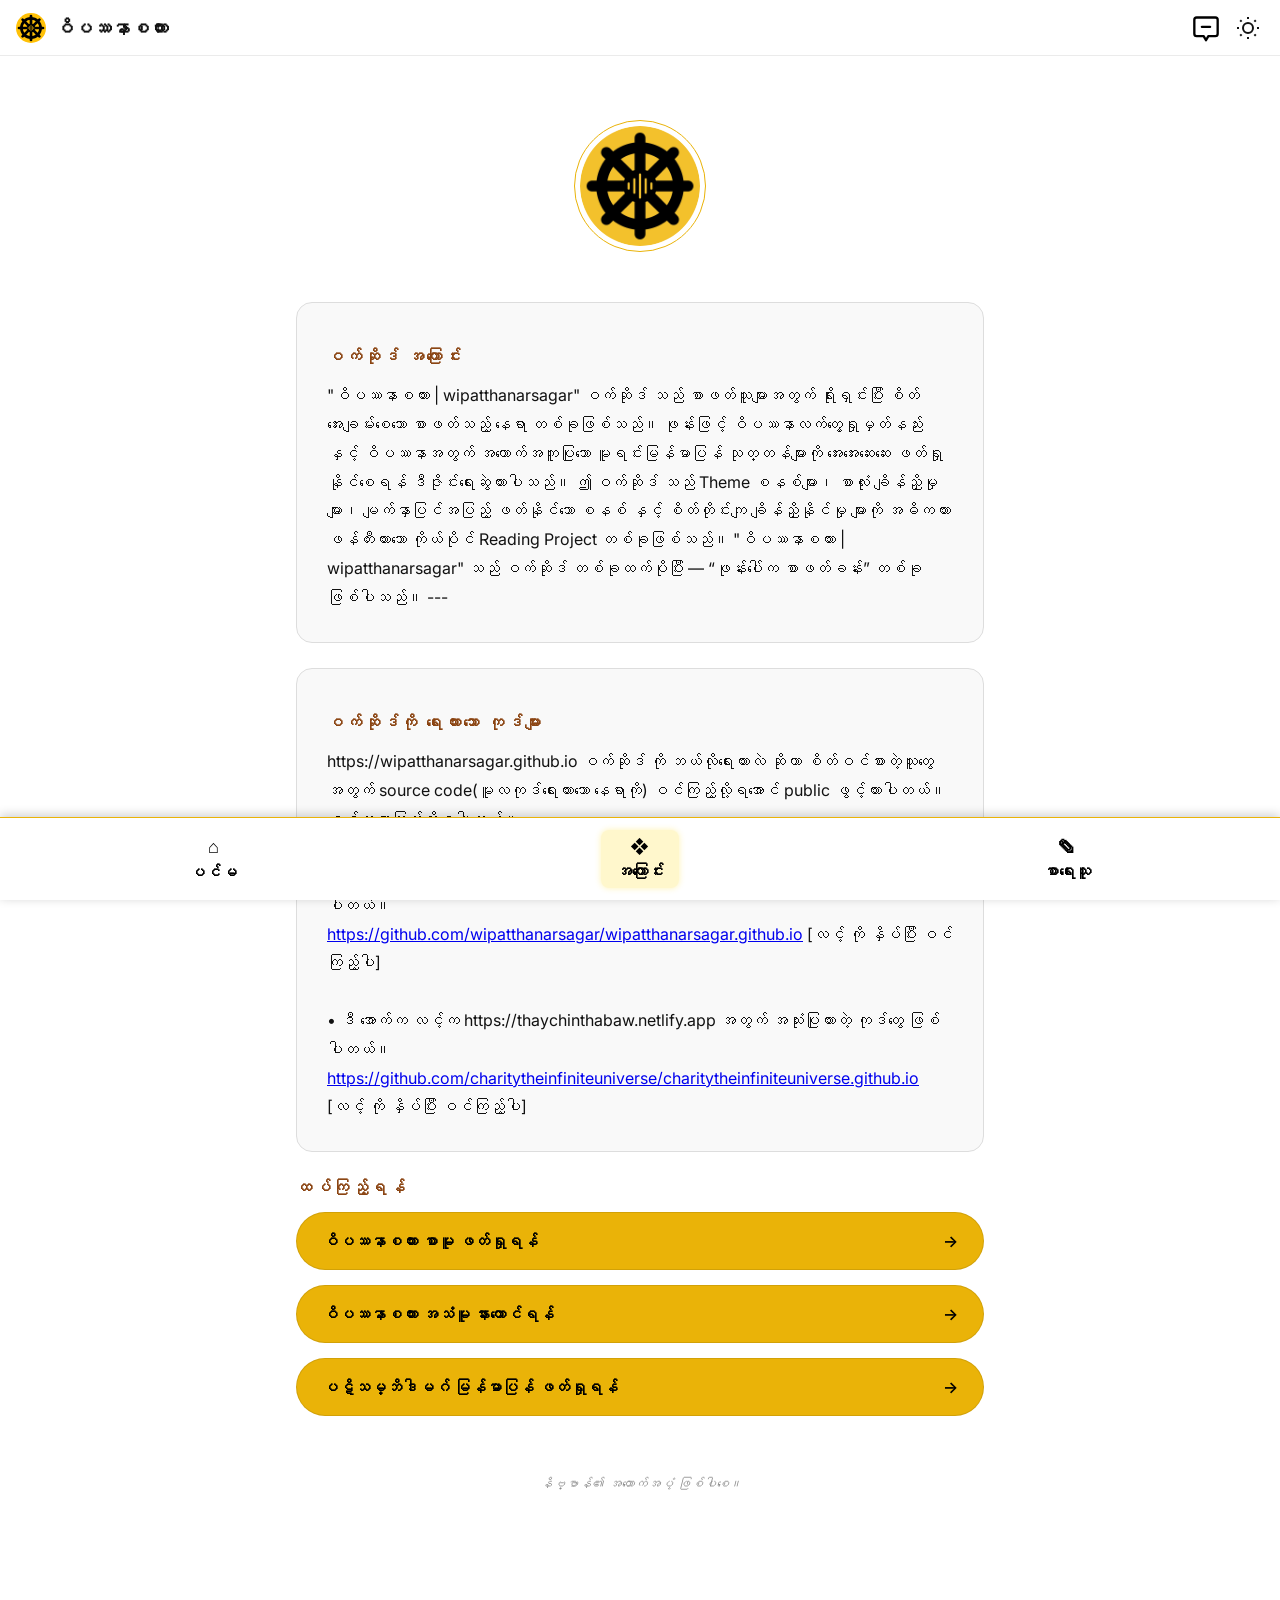
==== about.html @ f78db1a2 "Update about.html" ====
<!DOCTYPE html>

<html lang="my">
<head>
    <meta charset="UTF-8">
    <meta name="viewport" content="width=device-width, initial-scale=1.0">
    <title>အကြောင်း | ဝိပဿနာစကား</title>
    <link rel="stylesheet" href="portfolio.css">
    <link rel="stylesheet" href="darkmode.css">
    <link href="https://fonts.googleapis.com/css2?family=Inter:wght@300;400;600&display=swap" rel="stylesheet">
<link rel="manifest" href="manifest.json">

</head>
<body>

  <!-- Top App Bar (Binance / Telegram Style) -->
<header class="top-bar">
  <div class="top-bar-left">
    <!-- Binance/Telegram လိုဂို သို့မဟုတ် စာသားထည့်ရန် -->
    <div class="brand-logo">
      <img class="logo-icon" type="image" src="8rule.svg" alt="logo.svg"> <!-- သို့မဟုတ် <img src="logo.png"> -->
      <span class="brand-title">ဝိပဿနာစကား</span>
    </div>
  </div>

    

  <div class="top-bar-right">
    <!-- Darkmode Toggle ခလုတ်၏ ဘယ်ဘက်တွင် စာပို့ရန် ခလုတ်ကို ထားရှိခြင်း -->
    <a href="https://tally.so/r/WORxyQ" target="_blank" class="fixed-message-btn" aria-label="Send Message">
      <svg viewBox="0 0 24 24" width="28" height="28" fill="none" stroke="currentColor" stroke-width="2" stroke-linecap="round" stroke-linejoin="round">
        <path d="M4 3h16a2 2 0 0 1 2 2v12a2 2 0 0 1-2 2h-6l-2 3.5L10 19H4a2 2 0 0 1-2-2V5a2 2 0 0 1 2-2z"></path>
        <line x1="8.5" y1="11" x2="15.5" y2="11"></line>
      </svg>
    </a>
    <!-- Darkmode Toggle ခလုတ်တစ်ခုတည်းသာ ထားရှိခြင်း -->
    <button id="modeToggle"></button>
  </div>
</header>


    <div class="main-wrapper">
        <header class="profile-header">
            <div class="avatar-container">
                <img src="https://wipatthanarsagar.github.io/wipatthanarsagarlogo1.webp" alt="Profile" class="avatar">
            </div>
        </header>


                <section class="bio-card">
            <h2 class="label">ဝက်ဆိုဒ် အကြောင်း</h2>
            <p class="bio-content">

 "ဝိပဿနာစကား | wipatthanarsagar" ဝက်ဆိုဒ် သည် စာဖတ်သူများအတွက် ရိုးရှင်းပြီး စိတ်အေးချမ်းစေသော စာဖတ်သည့် နေရာ တစ်ခုဖြစ်သည်။

ဖုန်းဖြင့် ဝိပဿနာလက်တွေ့ရှုမှတ်နည်းနှင့် ဝိပဿနာအတွက် အထောက်အကူပြုသော မူရင်းမြန်မာပြန် သုတ္တန်များကို အေးအေးဆေးဆေး ဖတ်ရှုနိုင်စေရန် ဒီဇိုင်းရေးဆွဲထားပါသည်။

ဤ ဝက်ဆိုဒ် သည် Theme စနစ်များ၊ စာလုံး ချိန်ညှိမှုများ၊ မျက်နှာပြင်အပြည့် ဖတ်နိုင်သော စနစ်  နှင့် စိတ်တိုင်းကျ ချိန်ညှိနိုင်မှု များကို အဓိကထား ဖန်တီးထားသော ကိုယ်ပိုင် Reading Project တစ်ခုဖြစ်သည်။

"ဝိပဿနာစကား | wipatthanarsagar" သည် ဝက်ဆိုဒ် တစ်ခုထက်ပိုပြီး — “ဖုန်းပေါ်က စာဖတ်ခန်း” တစ်ခု ဖြစ်ပါသည်။


---

            </p>
        </section>
        


<section class="bio-card">
            <h2 class="label">ဝက်ဆိုဒ်ကို ရေးထားသော ကုဒ်များ</h2>
            <p class="bio-content">
<a>https://wipatthanarsagar.github.io</a> ဝက်ဆိုဒ် ကို
ဘယ်လိုရေးထားလဲ ဆိုတာ စိတ်ဝင်စားတဲ့သူတွေအတွက်
source code(မူလကုဒ်ရေးထားသော နေရာကို) ဝင်ကြည့်လို့ရအောင် public ဖွင့်ထားပါတယ်။

ဝင်လေ့လာကြည့်လို့ရပါတယ်။<br><br>

                
<a>• ဒီ အောက်က လင့်က https://wipatthanarsagar.github.io အတွက် အသုံးပြုထားတဲ့ ကုဒ်တွေ ဖြစ်ပါတယ်။ </a>
<a href="https://github.com/wipatthanarsagar/wipatthanarsagar.github.io">
https://github.com/wipatthanarsagar/wipatthanarsagar.github.io
</a>
 [လင့် ကို နှိပ်ပြီး ဝင်ကြည့်ပါ]<br><br>

                
   <a> • ဒီ အောက်က လင့်က https://thaychinthabaw.netlify.app အတွက် အသုံးပြုထားတဲ့ ကုဒ်တွေ ဖြစ်ပါတယ်။</a>
<a href="https://github.com/charitytheinfiniteuniverse/charitytheinfiniteuniverse.github.io">
https://github.com/charitytheinfiniteuniverse/charitytheinfiniteuniverse.github.io
</a>            
[လင့် ကို နှိပ်ပြီး ဝင်ကြည့်ပါ]
                
</p>
        </section>

       
  <nav class="action-links">
            <h2 class="label">ထပ်ကြည့်ရန်</h2>
            
            <a href="paper.html" class="nav-button">
                <span>ဝိပဿနာစကား စာမူ ဖတ်ရှုရန်</span>
                <span class="icon">→</span>
            </a>
            <a href="paper.html?autoplay=1#paper-b-t4" class="nav-button">
                <span>ဝိပဿနာစကား အသံမူ နားထောင်ရန်</span>
                <span class="icon">→</span>
            </a>
      <a href="pati.html" class="nav-button">
                <span>ပဋိသမ္ဘိဒါမဂ် မြန်မာပြန် ဖတ်ရှုရန်</span>
                <span class="icon">→</span>
            </a>
        </nav>

        
        <footer class="footer">
            <p>နိဗ္ဗာန်၏ အထောက်အပံ့ ဖြစ်ပါစေ။</p>
        </footer>
    </div>

  </main>
  


      
    <nav class="bottom-nav">  
        <a href="index.html"><span class="icon">⌂</span><span class="text">ပင်မ</span></a>  
        <a href="about.html" class="active"><span class="icon">❖</span><span class="text">အကြောင်း</span></a>  
        <a href="portfolio.html"><span class="icon">✎</span><span class="text">စာရေးသူ</span></a>  
       </nav>

    

    
    <script src="portfolio.js"></script>
    <script src="darkmode.js"></script>
</body>
</html>
---- portfolio.css ----
:root {
    --primary-gold: #EAB308; /* အနည်းငယ် နူးညံ့သော ရွှေရောင် */
    --bg-dark: #080808;
    --card-bg: rgba(255, 255, 255, 0.03);
    --text-main: #e0e0e0;
    --text-muted: #888;
}

body {
    background-color: var(--bg-dark);
    color: var(--text-main);
    font-family: 'Inter', 'Pyidaungsu', sans-serif;
    margin: 0;
    
    -webkit-font-smoothing: antialiased;
}

.main-wrapper {
    width: 100%;
    max-width: 720px; /* 💻 Desktop တွင် အချိုးကျကျယ်ပြန့်စေရန် 480px မှ 720px သို့ ပြောင်းလဲထားပါသည် */
    margin-left: auto;
    margin-right: auto;
    /* အရှင်ဘုရား အလိုရှိတဲ့ အတိုင်းအတာများ */
    margin-top: 120px !important;
    margin-bottom: 400px; 
    padding: 0 1rem; /* ဘေးဘောင်အတွက်ပဲ padding သုံးပါမည် */
    display: block; 
    box-sizing: border-box;
}


/* Profile Section */
.profile-header {
    text-align: center;
    margin-top: 120px; 
    margin-bottom: 50px;
}

.avatar-container {
    width: 120px;
    height: 120px;
    margin: 0 auto 20px;
    border-radius: 50%;
    border: 1px solid var(--primary-gold);
    padding: 5px;
}

.avatar {
    width: 100%;
    height: 100%;
    border-radius: 50%;
    object-fit: cover;
    filter: grayscale(20%);
}



.profile-tagline {
    color: var(--primary-gold);
    font-size: 0.85rem;
    margin-top: 8px;
    opacity: 0.8;
}

/* Cards */
.bio-card, .focus-card {
    background: var(--card-bg);
    padding: 30px;
    border-radius: 16px;
    margin-bottom: 25px;
    border: 1px solid rgba(212, 175, 55, 0.1);
}

.label {
    font-size: 1rem;
    text-transform: uppercase;
    color: var(--primary-gold);
    letter-spacing: 2.5px;
    margin-bottom: 15px;
    display: block;
    opacity: 0.7;
}

/* စာသားအရောင် အဝါရောင်မဖြစ်စေရန် အသေသတ်မှတ်ချက် */
.bio-content {
    line-height: 1.8;
    font-size: 1rem;
    color: var(--text-main) !important; /* ဤနေရာတွင် အဖြူ/မီးခိုးရောင်သို့ အသေပြောင်းထားပါသည် */
    margin: 0;
}

/*link ထည့်လိုက်ရင် ဘောင်မကျော်အောင်*/
.bio-content a {
    display: inline-block;
    max-width: 100%;
    overflow-wrap: anywhere;
    word-break: break-word;
    transition: 0.2s;
}
.bio-content a:hover { color: var(--primary-gold); }

/* Dharma List */
.dharma-list {
    list-style: none;
    padding: 0;
    margin: 0;
}

.dharma-list li {
    padding: 8px 0;
    border-bottom: 1px solid rgba(255,255,255,0.05);
    font-size: 1rem;
    color: #bbb !important; /* ဤနေရာတွင်လည်း အဝါရောင်မဖြစ်စေရန် ပြင်ထားပါသည် */
}

.dharma-list li:last-child {
    border-bottom: none;
}

/* Navigation Buttons */
.nav-button {
    display: flex;
    justify-content: space-between;
    align-items: center;
    background: var(--card-bg);
    padding: 18px 25px;
    border-radius: 20px;
    text-decoration: none;
    color: white;
    margin-bottom: 15px;
    border: 1px solid rgba(255,255,255,0.05);
    transition: 0.3s ease;
}

.nav-button:hover {
    border-color: var(--primary-gold);
    background: rgba(212, 175, 55, 0.05);
}

.footer {
    text-align: center;
    margin-top: 60px;
    color: var(--text-muted);
    font-size: 0.8rem;
    font-style: italic;
}

/* --- အရောင်မှိန်ခြင်းနှင့် ခလုတ်ပျောက်ခြင်း ပြင်ဆင်ချက် --- */

body.reading-mode .bio-content,
body.reading-mode .dharma-list li {
    color: #5b4636 !important; /* Read mode အတွက် အညိုရင့် */
}

body:not(.dark-mode):not(.reading-mode) .bio-content,
body:not(.dark-mode):not(.reading-mode) .dharma-list li,
body:not(.dark-mode):not(.reading-mode) .profile-name {
    color: #111111 !important; /* Light mode အတွက် အမည်းရောင် */
}

body:not(.dark-mode) .label {
    opacity: 1 !important;
    color: #8b4513 !important;
}

.nav-button {
    display: flex;
    justify-content: space-between;
    align-items: center;
    background: #EAB308 !important;
    padding: 18px 25px;
    border-radius: 50px;
    text-decoration: none;
    color: #000000 !important;
    margin-bottom: 15px;
    border: 1px solid rgba(0,0,0,0.1);
    font-weight: 600;
    transition: 0.3s ease;
}

.nav-button:hover {
    background: #d4a017 !important;
    transform: translateY(-2px);
}

.nav-button .icon {
    color: #000000 !important;
}

body.dark-mode .nav-button {
    background: #EAB308 !important;
    box-shadow: 0 4px 15px rgba(255, 215, 0, 0.2);
}

body.reading-mode .bio-card, 
body.reading-mode .focus-card {
    background: rgba(0, 0, 0, 0.05);
    border: 1px solid rgba(139, 69, 19, 0.2);
}

body:not(.dark-mode):not(.reading-mode) .bio-card,
body:not(.dark-mode):not(.reading-mode) .focus-card {
    background: #f9f9f9;
    border: 1px solid #ddd;
}

/* 📚 Bottom Navigation */
.bottom-nav {
  position: fixed;
  bottom: 0;
  left: 0;
  width: 100%;
  display: flex;
  justify-content: space-around;
  background-color: #222;
  padding: 0.8rem 0; 
  z-index: 9999;
}

.bottom-nav a {
  display: flex;
  flex-direction: column;
  align-items: center;
  color: #EAB308;
  text-decoration: none;
  font-weight: bold;
  padding: 4px 6px;
  border-radius: 6px;
  transition: all 0.3s ease; 
  font-size: 16px;
}
.bottom-nav a:hover { background-color: rgba(255, 215, 0, 0.1); }

.bottom-nav a .icon {
  font-size: 18px;
  margin-bottom: 4px;
}

/* 🌟 Active link style */
.bottom-nav a.active {
  background-color: rgba(255, 215, 0, 0.2) !important;
  box-shadow: 0 0 6px rgba(255, 215, 0, 0.3) !important;
  text-decoration: none !important;
  opacity: 1 !important;
}

/* --- ဓာတ်ပုံဘေးဆွဲ Gallery CSS အစ --- */

.gallery-list {
    display: flex;
    overflow-x: auto;
    gap: 15px;
    padding: 10px 5px;
    scroll-behavior: smooth;
    scrollbar-width: none;
    -ms-overflow-style: none;
}

.gallery-list::-webkit-scrollbar {
    display: none;
}

.gallery-item {
    flex: 0 0 250px;
    background: var(--card-bg);
    border-radius: 12px;
    overflow: hidden;
    border: 1px solid rgba(212, 175, 55, 0.1);
    transition: 0.3s ease;
}
.gallery-item:hover { transform: translateY(-5px); border-color: var(--primary-gold); }

.gallery-item img {
    width: 100%;
    height: 280px;        /* ၁၅၀ မှ ၂၈၀ သို့ တိုးလိုက်ပါ (ပုံပိုရှည်သွားပါမည်) */
    object-fit: cover;    /* ဘောင်အတွင်း အချိုးကျဖြည့်ရန် */
    object-position: top; /* အရေးကြီးသည် - ဦးခေါင်းပိုင်းကို အဓိကထားပြရန် */
    display: block;
}


.gallery-item .text {
    padding: 8px;
    font-size: 13px;
    text-align: center;
    color: var(--text-main);
}

body:not(.dark-mode) .gallery-item .text {
    color: #111111 !important;
}

/* --- ဓာတ်ပုံဘေးဆွဲ Gallery CSS အဆုံး --- */

/* --- Binance / Telegram Style Top Header Bar --- */
.top-bar {
  position: fixed;
  top: 0;
  left: 0;
  width: 100%;
  height: 56px; /* App Bar Standard Height */
  display: flex;
  justify-content: space-between;
  align-items: center;
  padding: 0 1rem;
  box-sizing: border-box;
  z-index: 9999;
  
  /* Light Mode အခြေခံ အရောင်များ */
  background-color: #ffffff;
  border-bottom: 1px solid rgba(0, 0, 0, 0.08);
  transition: background-color 0.3s ease, border-color 0.3s ease;
}

/* ဘယ်ဘက် Logo နှင့် စာသား အပြင်အဆင် */
.top-bar-left .brand-logo {
  display: flex;
  align-items: center;
  gap: 8px;
}

.brand-title {
  font-size: 1.2rem;
  font-weight: 700;
  color: #121212;
  transition: color 0.3s ease;
}

.logo-icon {
  width: 30px;
  height: 30px;
  display: flex;
  align-items: center;
}

/* ညာဘက် ခလုတ်ထည့်ရန် Container */
.top-bar-right {
  display: flex;
  align-items: center;
  justify-content: center;
  gap: 12px; /* ခလုတ် နှစ်ခုကြား အကွာအဝေး */
}

/* စာပို့ရန် SVG Message ခလုတ် (Top Bar ညာဘက် ထည့်သွင်းထားသည်) */
.fixed-message-btn {
  color: #000000;
  display: flex;
  align-items: center;
  justify-content: center;
  text-decoration: none;
  transition: transform 0.2s ease;
}

.fixed-message-btn:hover {
  transform: scale(1.08);
}

body.dark-mode .fixed-message-btn {
  color: #ffffff;
  fill: #ffffff;
}

body.reading-mode .fixed-message-btn {
  color: #5b4636;
  fill: #5b4636;
}

/* --- Dark Mode ရောက်ပါက Header Bar အရောင်ပြောင်းလဲခြင်း --- */
body.dark-mode .top-bar {
  background-color: #121212;
  border-bottom: 1px solid rgba(255, 255, 255, 0.1);
}

body.dark-mode .brand-title {
  color: #EAB308; /* Dark mode တွင် အဝါရောင် စာသား */
}

/* --- Reading Mode အရောင်ပြောင်းလဲခြင်း --- */
body.reading-mode .top-bar {
  background-color: #f4ecd8;
  border-bottom: 1px solid rgba(67, 52, 34, 0.15);
}

body.reading-mode .brand-title {
  color: #5b4636;
}


/* စာသားကို Select လုပ်လိုက်တဲ့အခါ ပေါ်မယ့်အရောင် အစ */
::selection {
    background-color: #ffcc00 !important; /* အရှင်ဘုရား ကြိုက်နှစ်သက်သော အဝါရောင် */
    color: #000000 !important;           /* စာလုံးအရောင်ကို အမည်းရောင်ပြောင်းခြင်း */
}

/* Safari browser အတွက်ပါ ထည့်သွင်းခြင်း */
::-moz-selection {
    background-color: #ffcc00 !important;
    color: #000000 !important;
}
/* စာသားကို Select လုပ်လိုက်တဲ့အခါ ပေါ်မယ့်အရောင် အဆုံး */

/* နှိပ်လိုက်ရင် အဝါရောင် ပေါ်ရန် အစ*/
/* ၁။ တစ်ကမ္ဘာလုံးရှိ နှိပ်သမျှ အရာအားလုံးအတွက် (Safari အပါအဝင်) */
* {
    /* ဖုန်းမှာ နှိပ်လိုက်ရင် ပေါ်တဲ့ အပြာရောင်ကို အဝါဖျော့ပြောင်းခြင်း (iOS Safari အတွက် အဓိက) */
    -webkit-tap-highlight-color: rgba(255, 204, 0, 0.4) !important;
}

/* ၂။ Desktop မှာ Tab ခလုတ်နှိပ်လို့ဖြစ်ဖြစ်၊ Mouse နဲ့နှိပ်လို့ဖြစ်ဖြစ် ပေါ်တဲ့ အပြာရောင်ဘောင်ကို ဖျောက်ခြင်း */
*:focus {
    outline: 2px solid #ffcc00 !important; /* အပြာရောင်အစား အဝါရောင်ဘောင်ပြောင်းခြင်း */
    outline-offset: 1px;
}

/* ၃။ Safari မှာ ခလုတ်တွေ နှိပ်လိုက်တဲ့အခါ အပြာရောင် Highlight ဖြစ်တာကို တားဆီးရန် */
button:active, a:active {
    background-color: rgba(255, 204, 0, 0.2) !important;
}

/* နှိပ်လိုက်ရင် အဝါရောင် ပေါ်ရန် အဆုံး*/



/* ၂။ ခေါင်းစဉ် အလှပြင်ဆင်ခြင်း အစ*/
.section-title {
    font-size: 1.1rem;
    margin: 60px 0 10px 5px;
    /*border-left: 5px solid #EAB308; /* အဝါရောင် ဘေးလိုင်းလေး */
    padding-left: 12px;
  background-color:#121212; 
  border-radius:20px;
    border: 1px solid rgba(255, 215, 0, 0.3); 
    margin-top: 100px; 
color: #EAB308;
text-align: center;
}
/* ၂။ ခေါင်းစဉ် အလှပြင်ဆင်ခြင်း အဆုံး*/
---- darkmode.css ----
/* --- darkmode.css အစ --- */

:root {
  /* White Mode (မူလလက်ရှိအရောင်) */
  --bg-color: #ffffff;
  --text-color:  #EAB308;
  --bottom-nav-bg: #ffffff;
  --nav-text: #000000;
  --accent-gold: #EAB308;
}

/* 📒 Reading Mode Class */
body.reading-mode {
  --bg-color: #f4ecd8; /* မျက်လုံးအေးစေမည့် ဝါညိုရောင် */
  --text-color: #5b4636; /* အညိုရင့်ရောင်စာသား */
  --bottom-nav-bg: #ede4d3;
  --nav-text: #5b4636; /*#8b4513;*/
}

/* 🌙 Dark Mode Class */
body.dark-mode {
  --bg-color: #000000;
  --text-color: #ffffff;
  --bottom-nav-bg: #111111;
  --nav-text: #ffffff;
}

/* တစ်ဆိုဒ်လုံး၏ နောက်ခံနှင့် စာသားအရောင်ကို Variable ဖြင့် ချိတ်ဆက်ခြင်း */
body {
  background-color: var(--bg-color);
  color: var(--text-color);
  transition: background-color 0.4s ease, color 0.4s ease;
  margin: 0;
}

/* Bottom Navigation Bar အပြင်အဆင် */
.bottom-nav {
  position: fixed;
  bottom: 0;
  left: 0;
  right: 0;
  background-color: var(--bottom-nav-bg);
  border-top: 1px solid var(--accent-gold);
  padding: 0.75rem 0;
  display: flex;
  justify-content: space-around;
  box-shadow: 0 -2px 10px rgba(0, 0, 0, 0.2);
  z-index: 1000;
}

.bottom-nav a {
  color: var(--nav-text);
  text-decoration: none;
  font-weight: bold;
  padding: 6px 15px;
  border-radius: 8px;
  transition: all 0.3s ease;
}

/* --- ခလုတ်နေရာ သတ်မှတ်ချက်များ --- */

/* ၁။ index.html အတွက် (ညာဘက်အပေါ်ထောင့်မှာ Fixed ထားခြင်း) */
/* ခလုတ်က main ထဲမှာဖြစ်ဖြစ်၊ body အောက်မှာ တိုက်ရိုက်ဖြစ်ဖြစ် ရှိနေရင် ဒီအတိုင်း ပေါ်ပါမယ် */

/* --- ခလုတ်နေရာ သတ်မှတ်ချက်များ --- */

#modeToggle {
  position: static;
  z-index: 9999;
  cursor: pointer;
  transition: transform 0.2s ease, color 0.3s ease;

  /* 🌟 နောက်ခံ၊ Border နှင့် အဝိုင်းပုံစံများကို ဖျောက်ခြင်း */
  display: inline-flex !important;
  align-items: center;
  justify-content: center;
  width: auto !important;            
  height: auto !important;           
  font-size: 20px !important;
  padding: 4px !important;
  background: transparent !important; /* နောက်ခံ ဖျောက်ခြင်း */
  border: none !important;            /* Border ဖျောက်ခြင်း */
  border-radius: 0 !important;
  box-shadow: none !important;
  color: #121212;                     /* ရိုးရိုး (Light Mode) တွင် Icon အမည်းရောင် */
}

/* 🌟 ခလုတ်ပေါ် Mouse တင်လျှင် Scale သာ အလုပ်လုပ်စေခြင်း */
#modeToggle:hover {
  background: transparent !important;
  transform: scale(1.1);
}


/* 🌙 Dark Mode ရောက်လျှင် Icon အရောင် အဖြူပြောင်းရန် */
body.dark-mode #modeToggle {
  color: #ffffff;
  fill: #ffffff; /* SVG Icon အသုံးပြုထားပါက အရောင်အဖြူပြောင်းရန် */
}

/* 📖 Reading Mode ရောက်လျှင် Icon အရောင် အမည်းပြောင်းရန် */
body.reading-mode #modeToggle {
  color: #5b4636;
  fill: #5b4636; /* SVG Icon အသုံးပြုထားပါက အရောင်အမည်းပြောင်းရန် */
}

/* --- paper.html အတွက် သီးသန့် Dark Mode စာသားအဖြူရောင် --- */

/* .content-area ပါတဲ့ စာမျက်နှာ (paper.html) ရဲ့ Dark Mode မှာသာ အလုပ်လုပ်ပါမယ် */
body.dark-mode .content-area, 
body.dark-mode .book-header h1,
body.dark-mode .book-header p {
  color: #ffffff !important; /* စာသားကို အဖြူရောင် ပြောင်းလဲခြင်း */
}

/* White Mode မှာ စာသားကို အမည်းရောင် ထားချင်ရင် ဒါကိုပါ ထည့်ပါ */
body:not(.dark-mode):not(.reading-mode) .content-area,
body:not(.dark-mode):not(.reading-mode) .book-header h1 {
  color: #000000 !important;
}




/* ၂။ paper.html အတွက်သာ သီးသန့် (အညိုရောင် ပြန်ပြောင်းခြင်း) */
/* .is-paper class ပါသည့် စာမျက်နှာများတွင်သာ အလုပ်လုပ်ပါမည် */
body.reading-mode.is-paper .content-area,
body.reading-mode.is-paper .book-header h1,
body.reading-mode.is-paper .book-header p {
  color: #5b4636 !important; /* အညိုရင့်ရောင် */
}

/* --- darkmode.css အဆုံး --- */
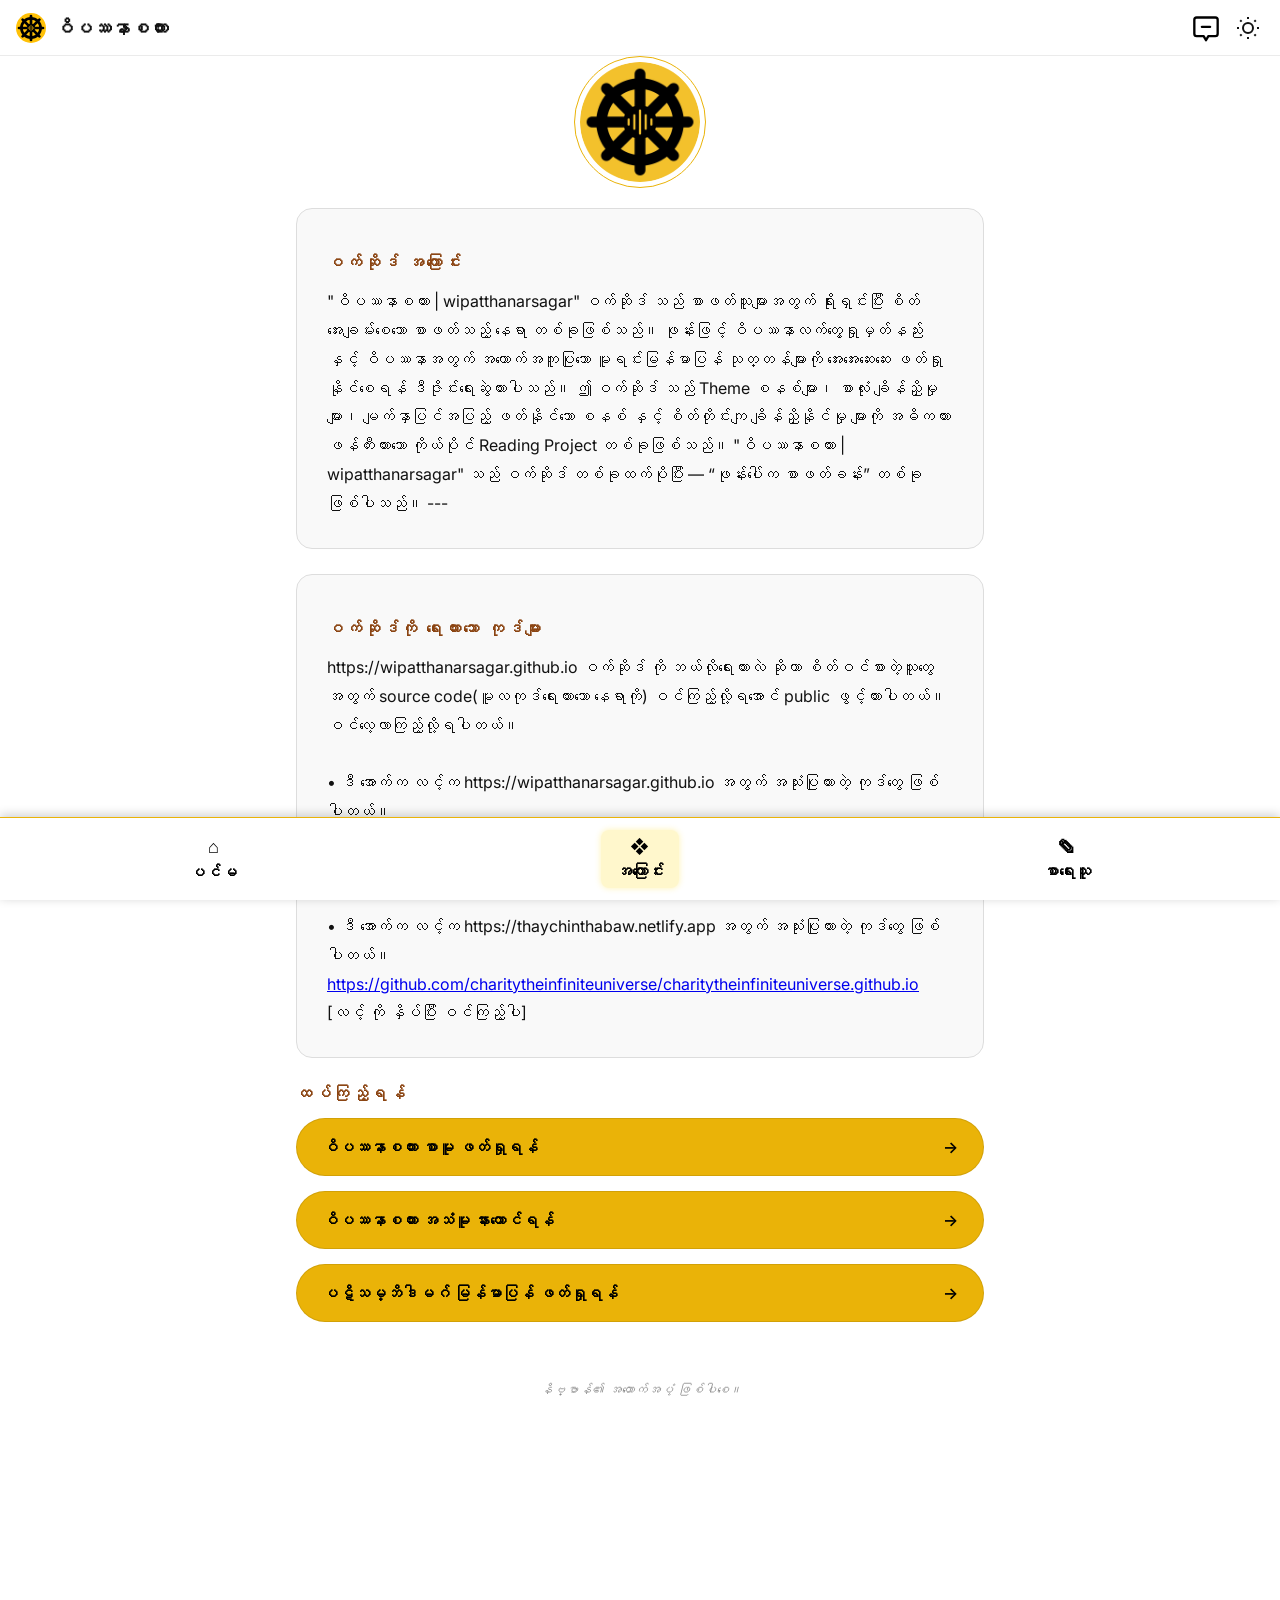
==== commit b504ba50: "Update about.html" ====
--- a/about.html
+++ b/about.html
@@ -38,13 +38,11 @@
   </div>
 </header>
 
-
+<main>
     <div class="main-wrapper">
-        <header class="profile-header">
-            <div class="avatar-container">
-                <img src="https://wipatthanarsagar.github.io/wipatthanarsagarlogo1.webp" alt="Profile" class="avatar">
-            </div>
-        </header>
+        <div class="avatar-container">
+            <img src="https://wipatthanarsagar.github.io/wipatthanarsagarlogo1.webp" alt="Profile" class="avatar">
+        </div>
 
 
                 <section class="bio-card">
--- a/portfolio.css
+++ b/portfolio.css
@@ -15,25 +15,28 @@
     -webkit-font-smoothing: antialiased;
 }
 
+/* 📝 Main content */
+main {
+  padding-top: 56px; /* Top Bar အမြင့် 56px အတိုင်း index.html နှင့် တစ်ထပ်တည်း ညီစေရန် */
+  padding-bottom: 400px;
+}
+
 .main-wrapper {
-    width: 100%;
-    max-width: 720px; /* 💻 Desktop တွင် အချိုးကျကျယ်ပြန့်စေရန် 480px မှ 720px သို့ ပြောင်းလဲထားပါသည် */
-    margin-left: auto;
-    margin-right: auto;
-    /* အရှင်ဘုရား အလိုရှိတဲ့ အတိုင်းအတာများ */
-    margin-top: 120px !important;
-    margin-bottom: 400px; 
-    padding: 0 1rem; /* ဘေးဘောင်အတွက်ပဲ padding သုံးပါမည် */
-    display: block; 
-    box-sizing: border-box;
-}
-
+  width: 100%;
+  max-width: 720px;
+  margin-left: auto;
+  margin-right: auto;
+  margin-top: 0; /* Inline margin-top ကို ဖျောက်ပြီး 0 ပြောင်းပါ */
+  padding: 0 1rem;
+  display: block; 
+  box-sizing: border-box;
+}
 
 /* Profile Section */
 .profile-header {
-    text-align: center;
-    margin-top: 120px; 
-    margin-bottom: 50px;
+  text-align: center;
+  margin-top: 0; /* အပေါ်က ပိုနေသော Margin 120px ကို 0 သို့ ပြောင်းပါ */
+  margin-bottom: 50px;
 }
 
 .avatar-container {
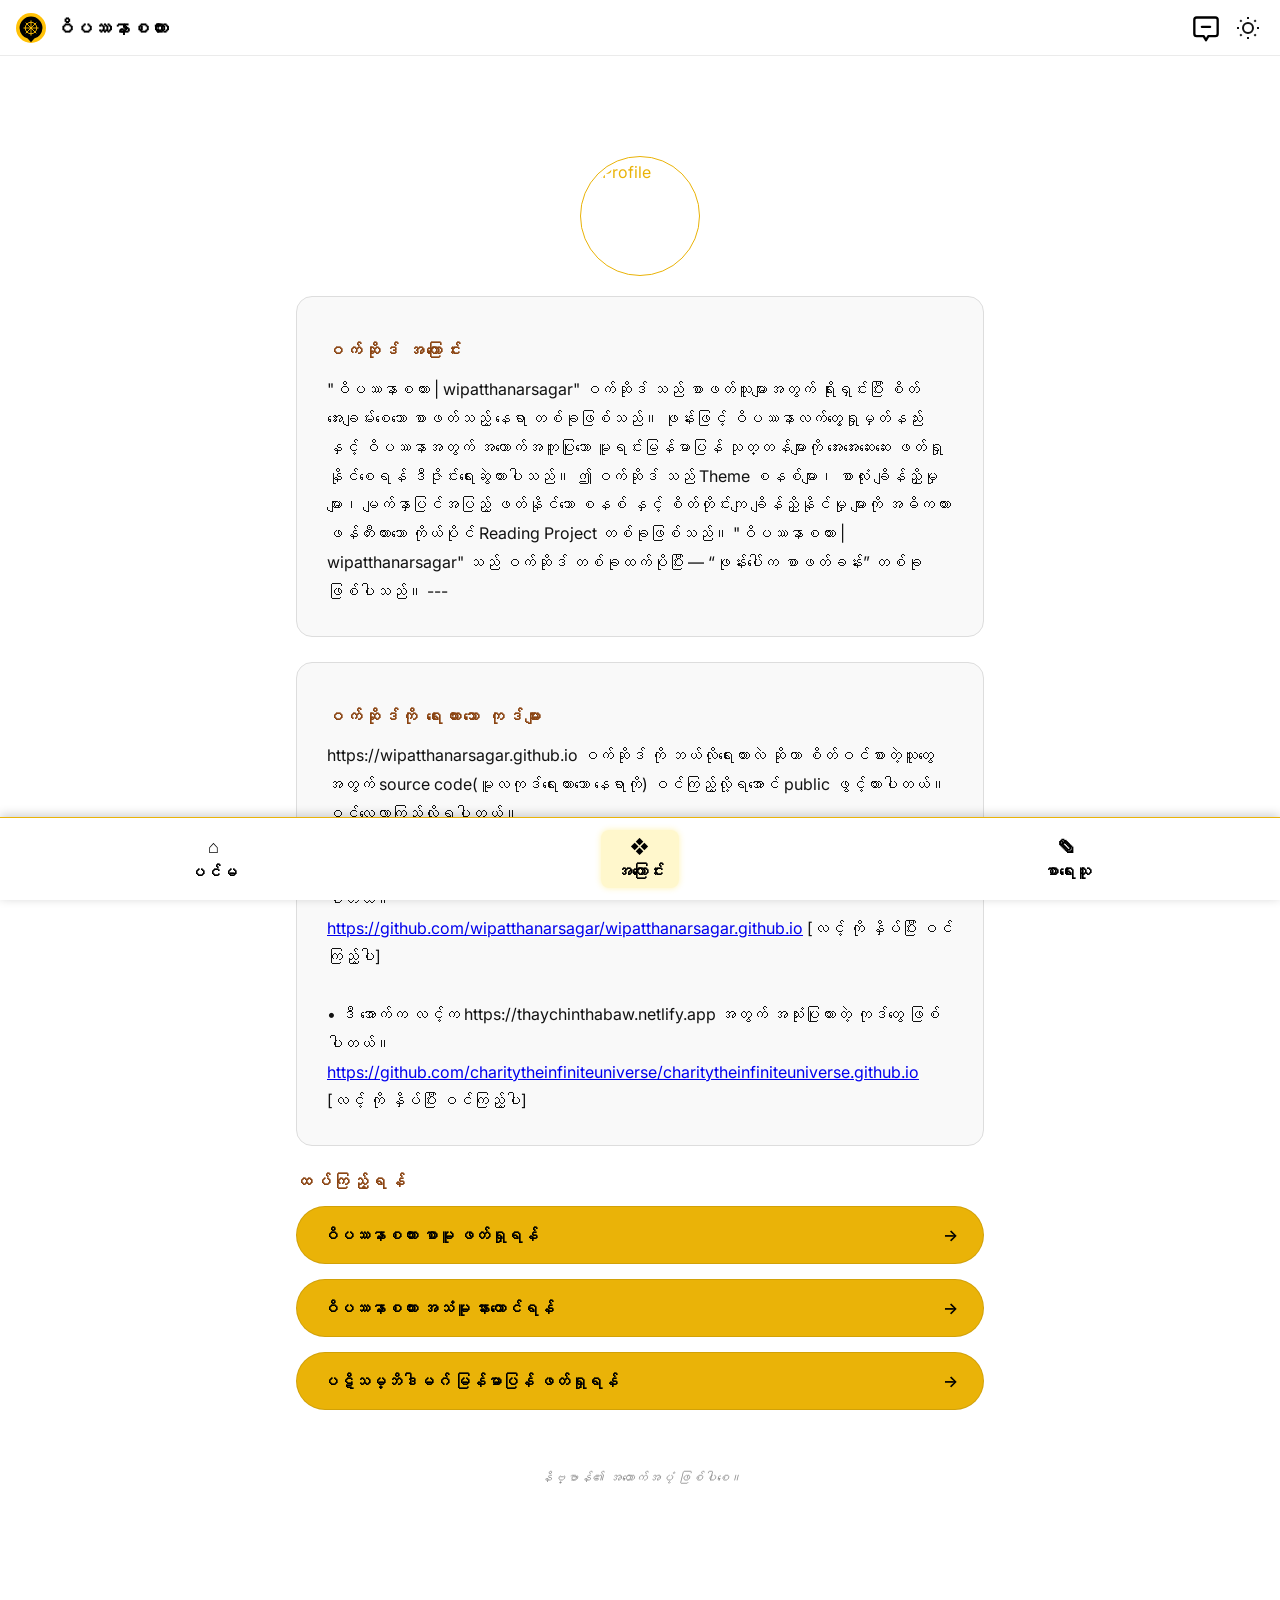
==== commit bbcc2d7c: "Update about.html" ====
--- a/about.html
+++ b/about.html
@@ -4,6 +4,9 @@
 <head>
     <meta charset="UTF-8">
     <meta name="viewport" content="width=device-width, initial-scale=1.0">
+     <!-- Mobile Status Bar အရောင် ထိန်းချုပ်ရန် Meta Tag -->
+  <meta name="theme-color" content="#ffffff">
+
     <title>အကြောင်း | ဝိပဿနာစကား</title>
     <link rel="stylesheet" href="portfolio.css">
     <link rel="stylesheet" href="darkmode.css">
--- a/portfolio.css
+++ b/portfolio.css
@@ -32,20 +32,17 @@
   box-sizing: border-box;
 }
 
-/* Profile Section */
-.profile-header {
-  text-align: center;
-  margin-top: 0; /* အပေါ်က ပိုနေသော Margin 120px ကို 0 သို့ ပြောင်းပါ */
-  margin-bottom: 50px;
-}
-
 .avatar-container {
     width: 120px;
     height: 120px;
-    margin: 0 auto 20px;
+    margin: 100px auto 20px;
     border-radius: 50%;
     border: 1px solid var(--primary-gold);
     padding: 5px;
+    display: flex;
+    justify-content: center;
+    align-items: center;
+    box-sizing: border-box;
 }
 
 .avatar {
@@ -53,10 +50,8 @@
     height: 100%;
     border-radius: 50%;
     object-fit: cover;
-    filter: grayscale(20%);
-}
-
-
+    display: block;
+}
 
 .profile-tagline {
     color: var(--primary-gold);
@@ -325,7 +320,7 @@
 .brand-title {
   font-size: 1.2rem;
   font-weight: 700;
-  color: #121212;
+  color: #000000;
   transition: color 0.3s ease;
 }
 
@@ -370,12 +365,12 @@
 
 /* --- Dark Mode ရောက်ပါက Header Bar အရောင်ပြောင်းလဲခြင်း --- */
 body.dark-mode .top-bar {
-  background-color: #121212;
+  background-color: #000000;
   border-bottom: 1px solid rgba(255, 255, 255, 0.1);
 }
 
 body.dark-mode .brand-title {
-  color: #EAB308; /* Dark mode တွင် အဝါရောင် စာသား */
+  color: #ffffff; /* Dark mode တွင် အဝါရောင် စာသား */
 }
 
 /* --- Reading Mode အရောင်ပြောင်းလဲခြင်း --- */
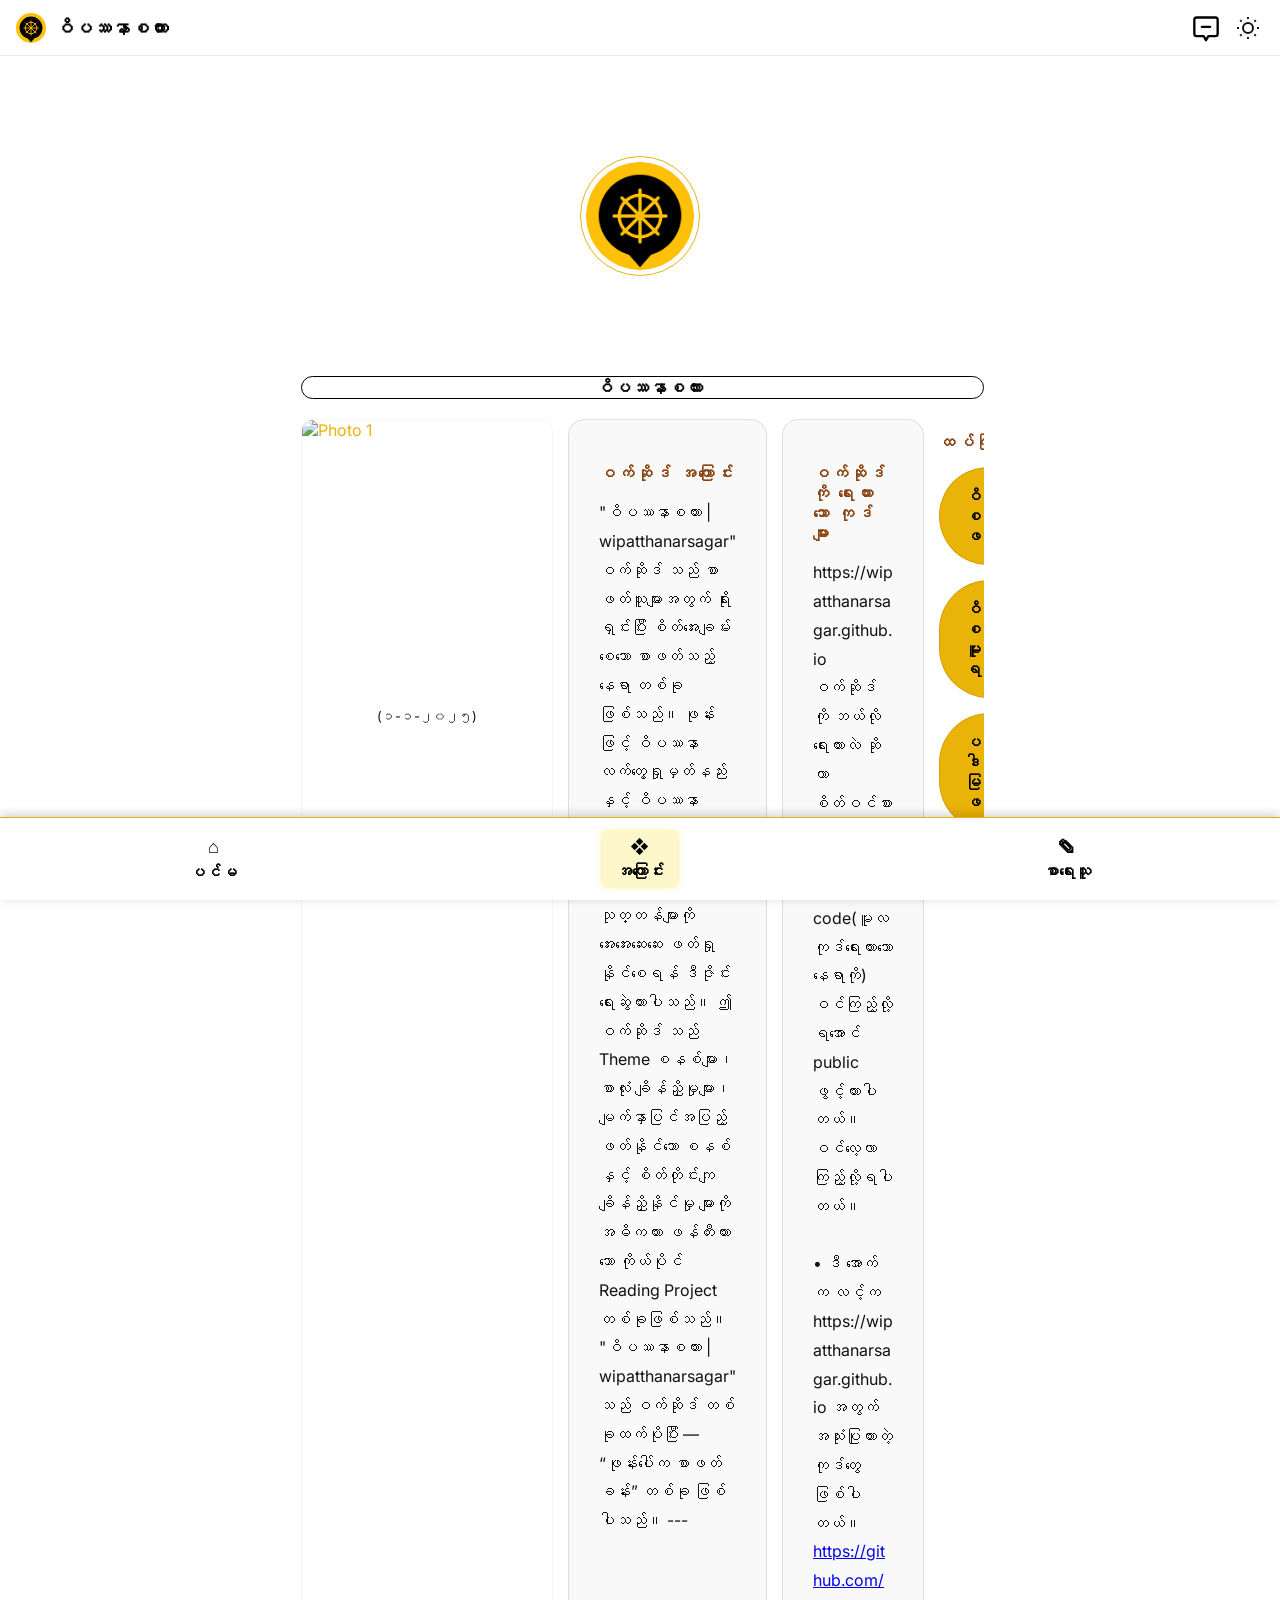
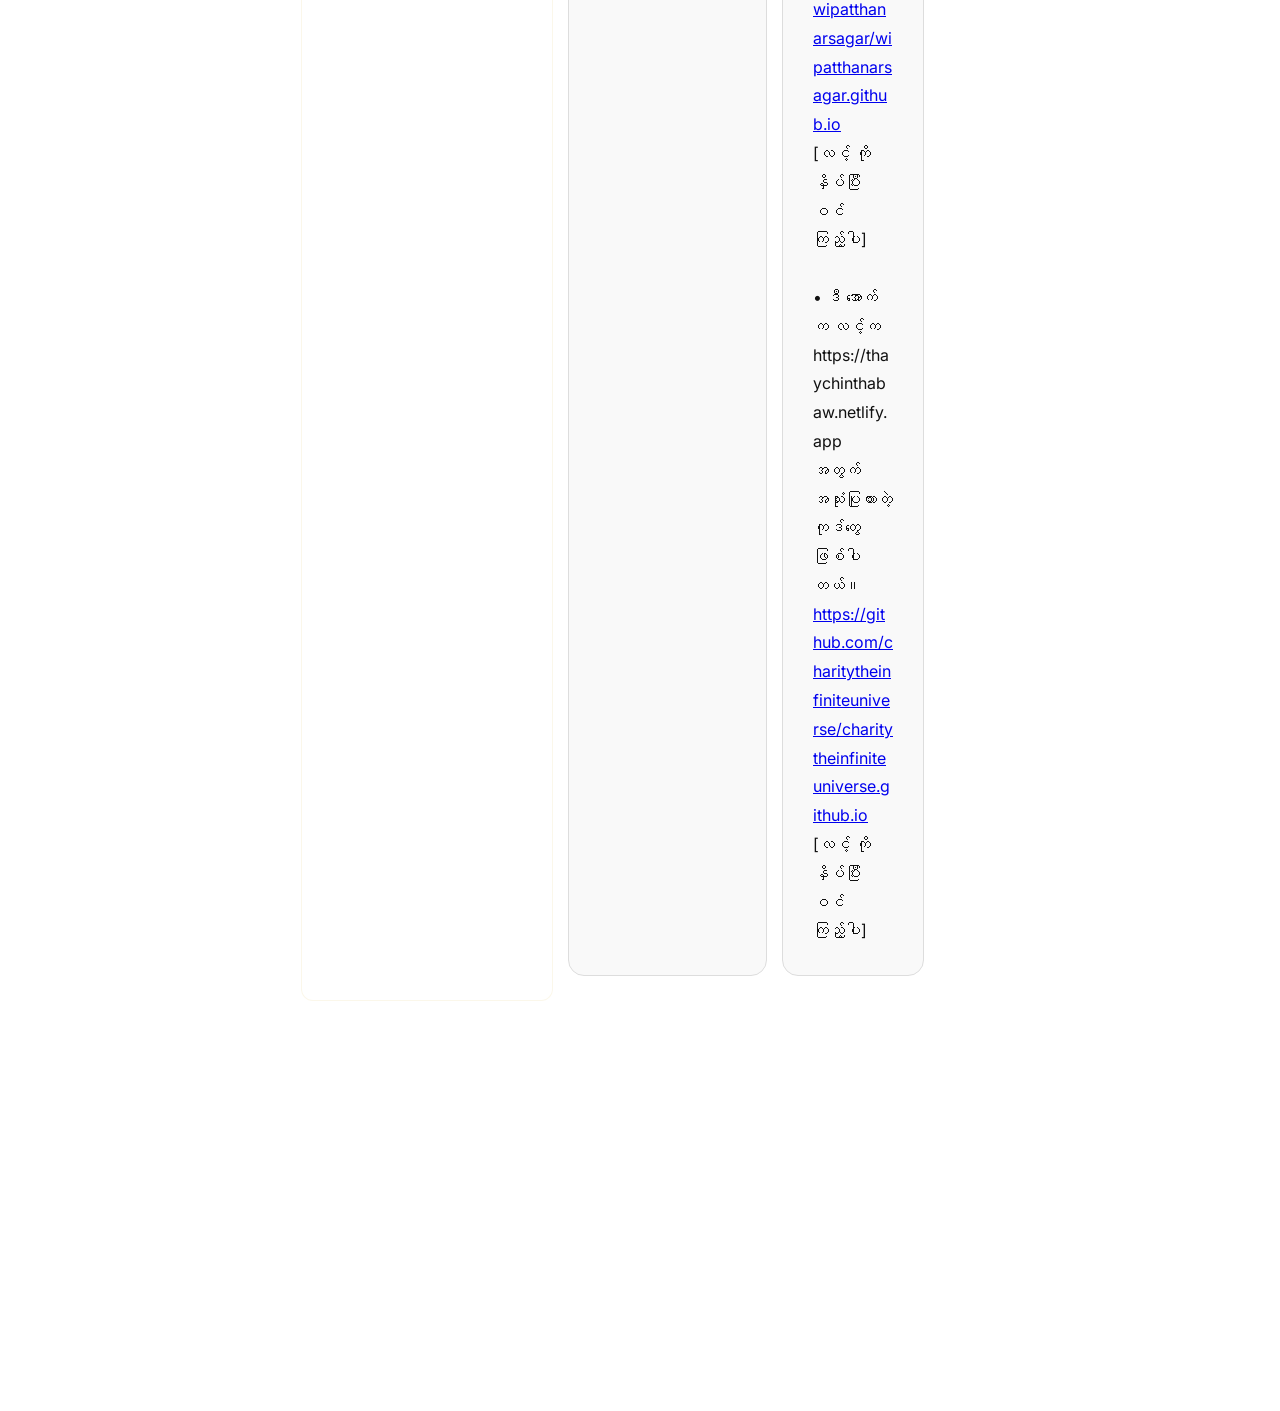
==== commit ea51bd32: "Update about.html" ====
--- a/about.html
+++ b/about.html
@@ -48,6 +48,16 @@
         </div>
 
 
+
+<div class="gallery-container">
+      <h2 class="section-title">ဝိပဿနာစကား</h2>
+      <div class="gallery-list">
+        <div class="gallery-item">
+          <img src="aboutphoto1.webp" alt="Photo 1">
+          <div class="text">(၁-၁-၂၀၂၅)</div>
+        </div>
+
+        
                 <section class="bio-card">
             <h2 class="label">ဝက်ဆိုဒ် အကြောင်း</h2>
             <p class="bio-content">
--- a/portfolio.css
+++ b/portfolio.css
@@ -371,6 +371,7 @@
 
 body.dark-mode .brand-title {
   color: #ffffff; /* Dark mode တွင် အဝါရောင် စာသား */
+    font-weight: 500;
 }
 
 /* --- Reading Mode အရောင်ပြောင်းလဲခြင်း --- */
@@ -420,16 +421,33 @@
 
 
 /* ၂။ ခေါင်းစဉ် အလှပြင်ဆင်ခြင်း အစ*/
+
 .section-title {
     font-size: 1.1rem;
     margin: 60px 0 10px 5px;
-    /*border-left: 5px solid #EAB308; /* အဝါရောင် ဘေးလိုင်းလေး */
     padding-left: 12px;
-  background-color:#121212; 
-  border-radius:20px;
-    border: 1px solid rgba(255, 215, 0, 0.3); 
-    margin-top: 100px; 
-color: #EAB308;
-text-align: center;
-}
+    background-color:#ffffff; 
+    border-radius:20px;
+    border: 1px solid #000000; 
+    margin-top: 100px;
+    color: #000000;
+  font-weight: bold;
+    text-align: center;
+}
+
+body.reading-mode .section-title {
+color: #5b4636;
+ background-color: #f4ecd8;
+  border: 1px solid #5b4636; 
+}
+
+body.dark-mode .section-title {
+color: #ffffff;
+ background-color: #000000;
+  border: 0.5px solid #ffffff; 
+  font-weight: 500;
+}
+
+
+
 /* ၂။ ခေါင်းစဉ် အလှပြင်ဆင်ခြင်း အဆုံး*/
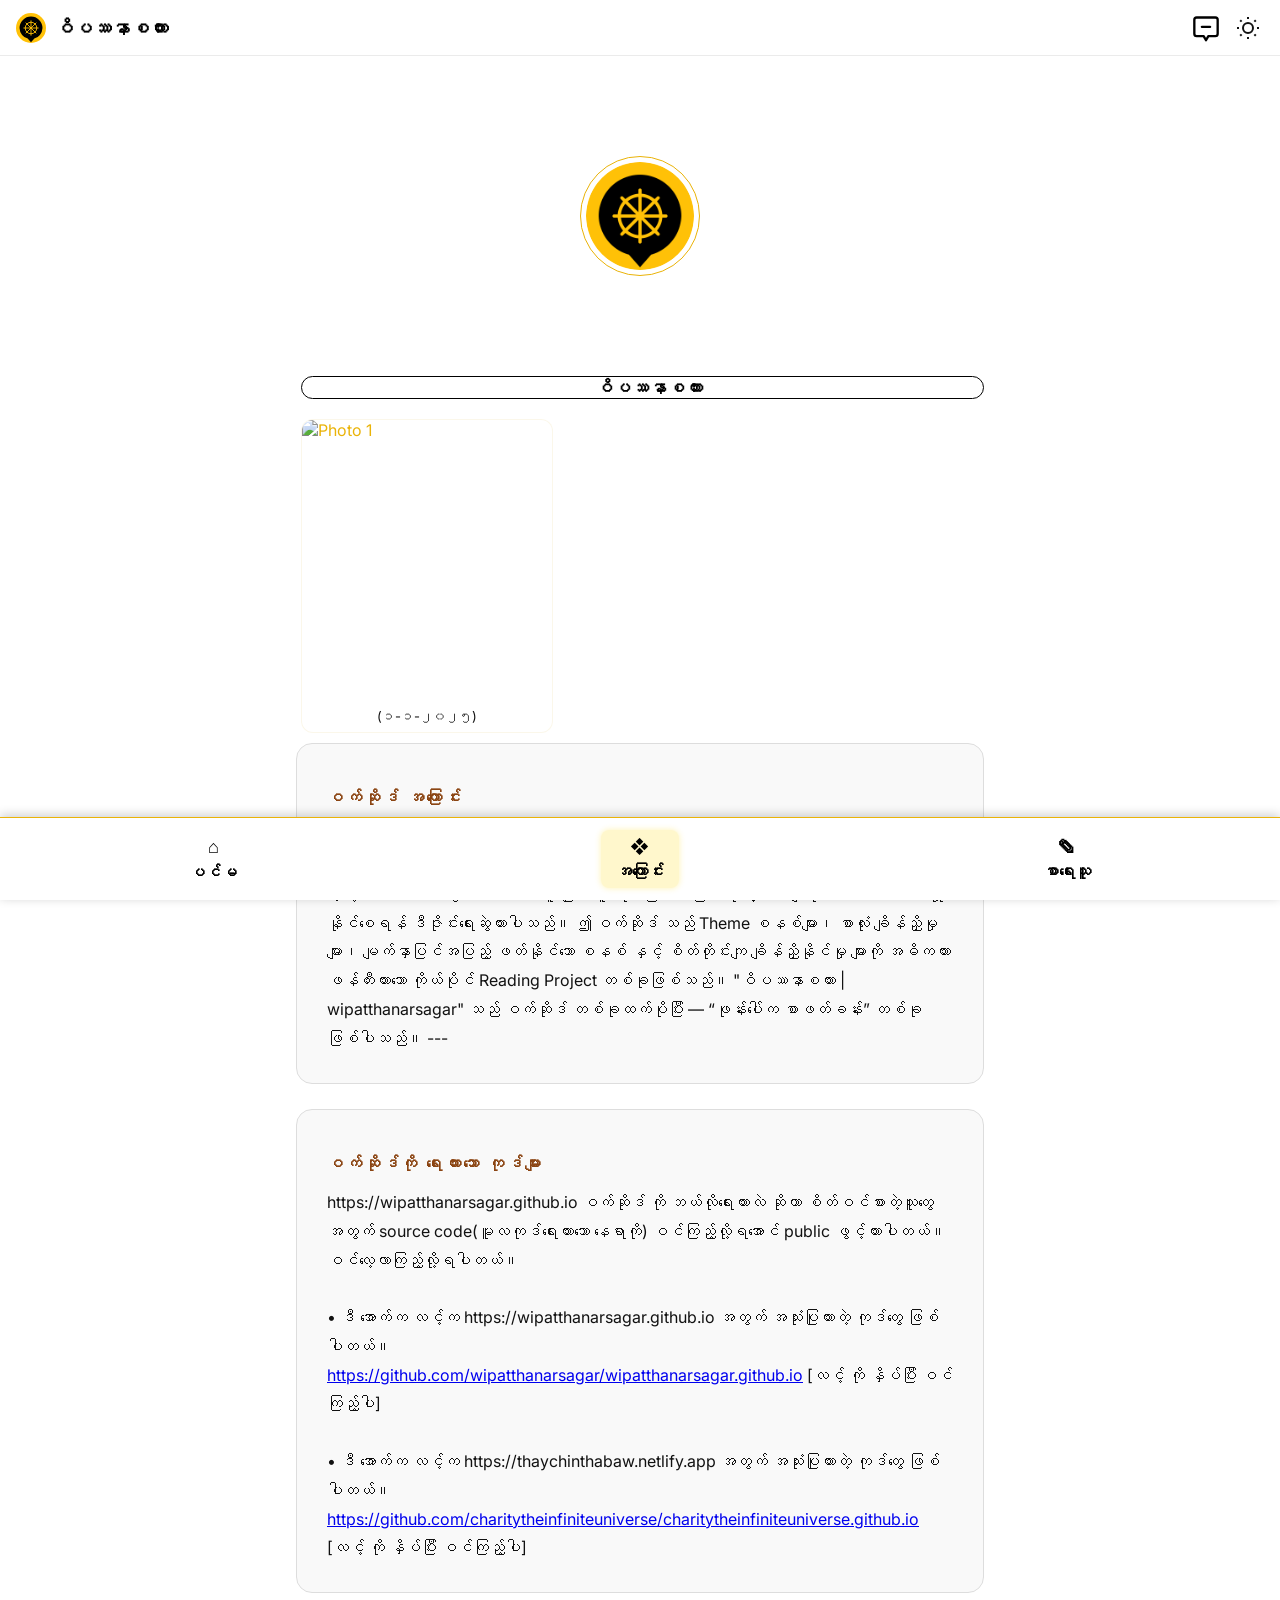
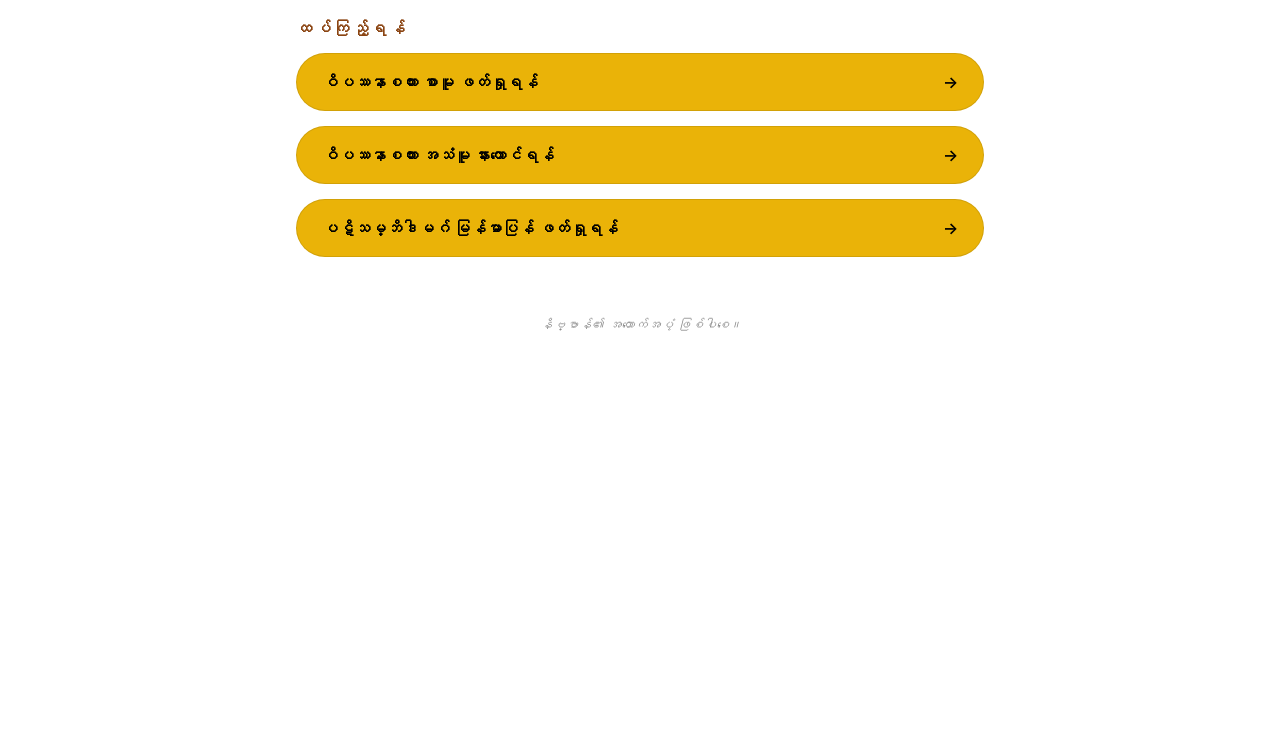
==== commit 16673310: "Update about.html" ====
--- a/about.html
+++ b/about.html
@@ -56,6 +56,9 @@
           <img src="aboutphoto1.webp" alt="Photo 1">
           <div class="text">(၁-၁-၂၀၂၅)</div>
         </div>
+      </div>
+</div>
+            
 
         
                 <section class="bio-card">
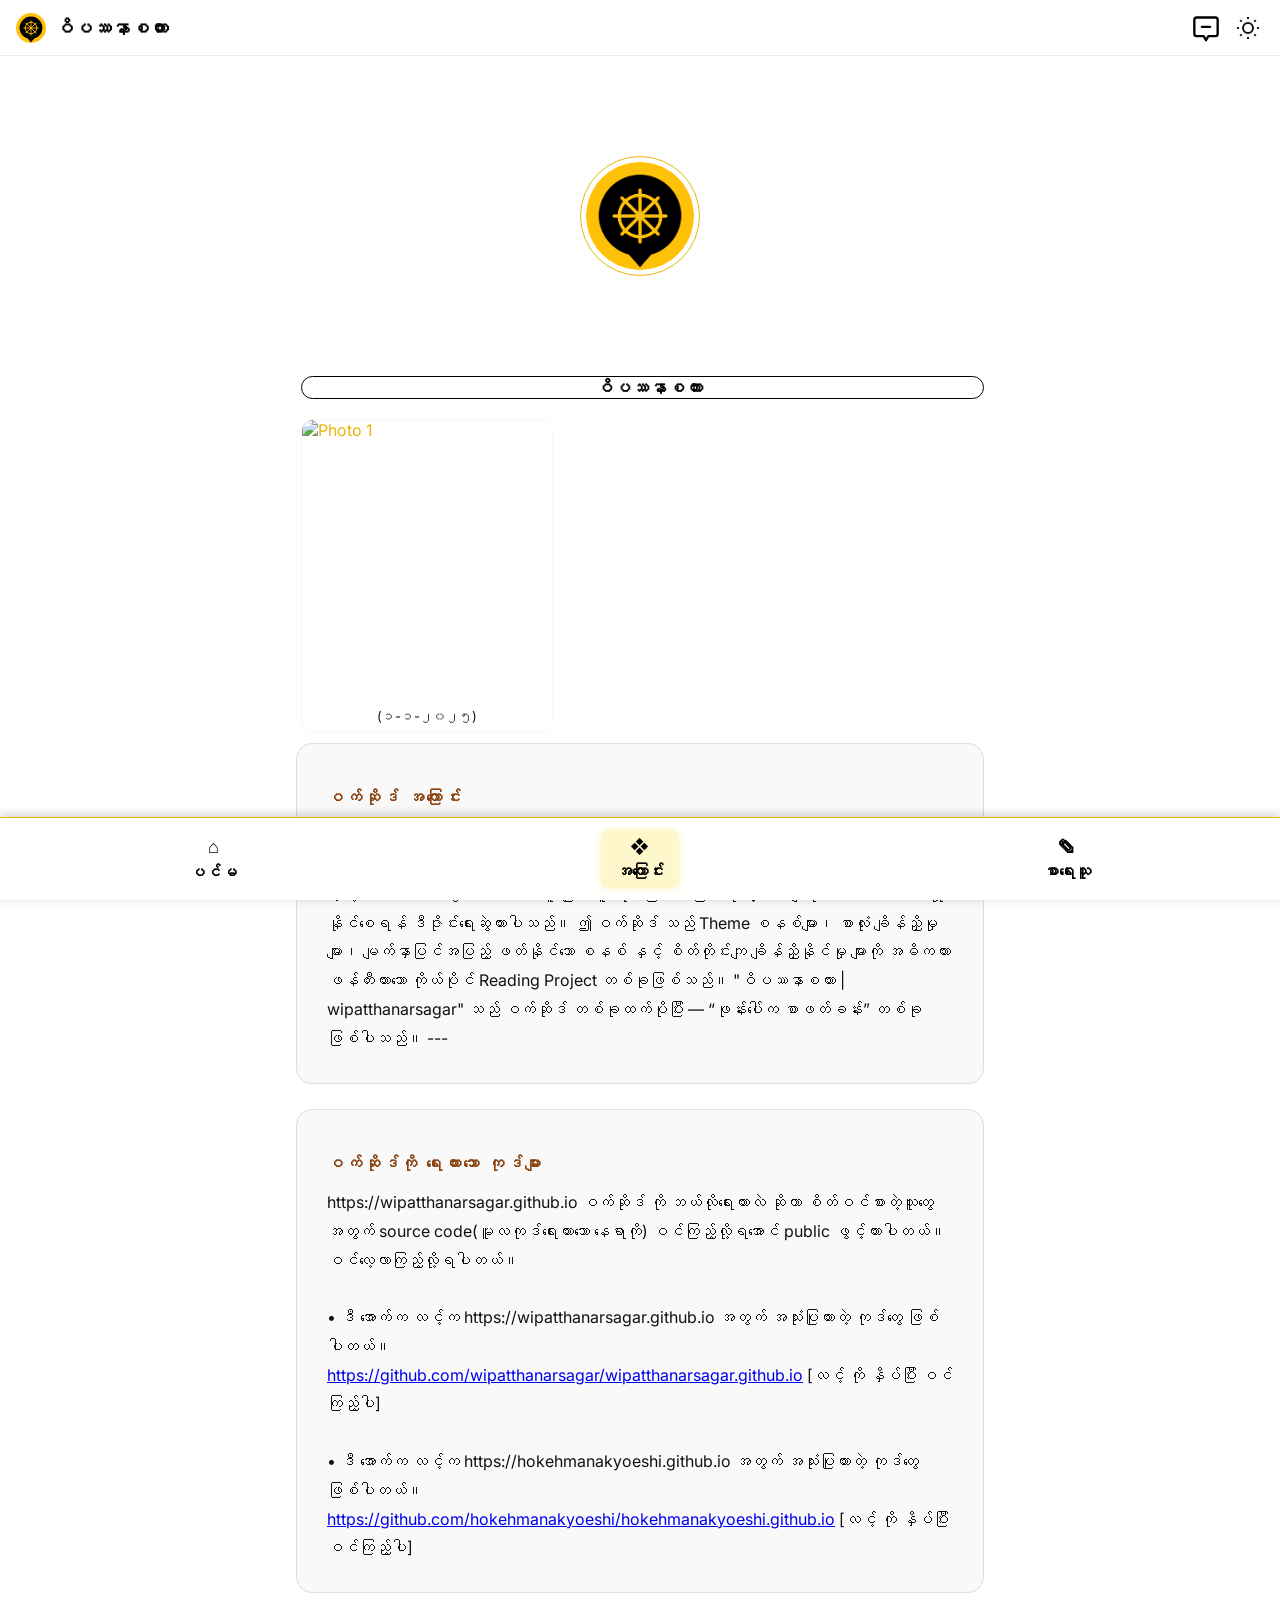
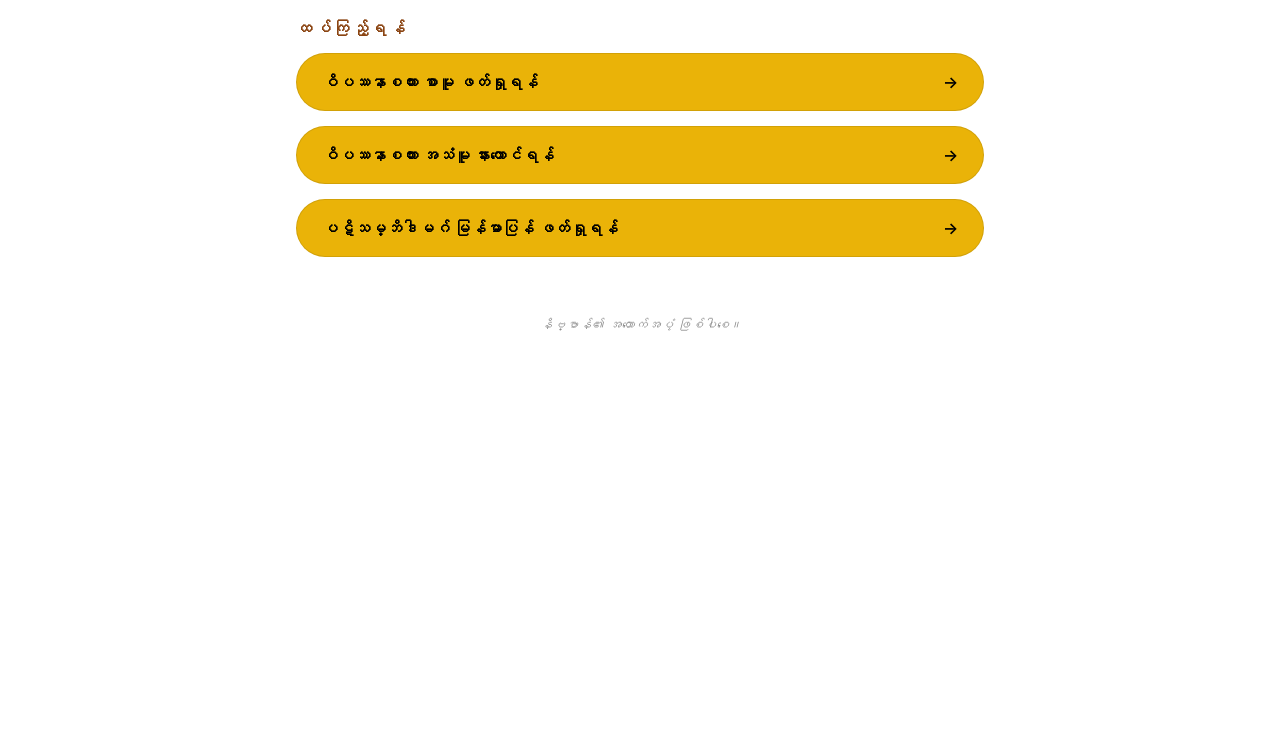
==== commit 583a3b8a: "Update about.html" ====
--- a/about.html
+++ b/about.html
@@ -98,9 +98,9 @@
  [လင့် ကို နှိပ်ပြီး ဝင်ကြည့်ပါ]<br><br>
 
                 
-   <a> • ဒီ အောက်က လင့်က https://thaychinthabaw.netlify.app အတွက် အသုံးပြုထားတဲ့ ကုဒ်တွေ ဖြစ်ပါတယ်။</a>
-<a href="https://github.com/charitytheinfiniteuniverse/charitytheinfiniteuniverse.github.io">
-https://github.com/charitytheinfiniteuniverse/charitytheinfiniteuniverse.github.io
+   <a> • ဒီ အောက်က လင့်က https://hokehmanakyoeshi.github.io အတွက် အသုံးပြုထားတဲ့ ကုဒ်တွေ ဖြစ်ပါတယ်။</a>
+<a href="https://github.com/hokehmanakyoeshi/hokehmanakyoeshi.github.io">
+https://github.com/hokehmanakyoeshi/hokehmanakyoeshi.github.io
 </a>            
 [လင့် ကို နှိပ်ပြီး ဝင်ကြည့်ပါ]
                 
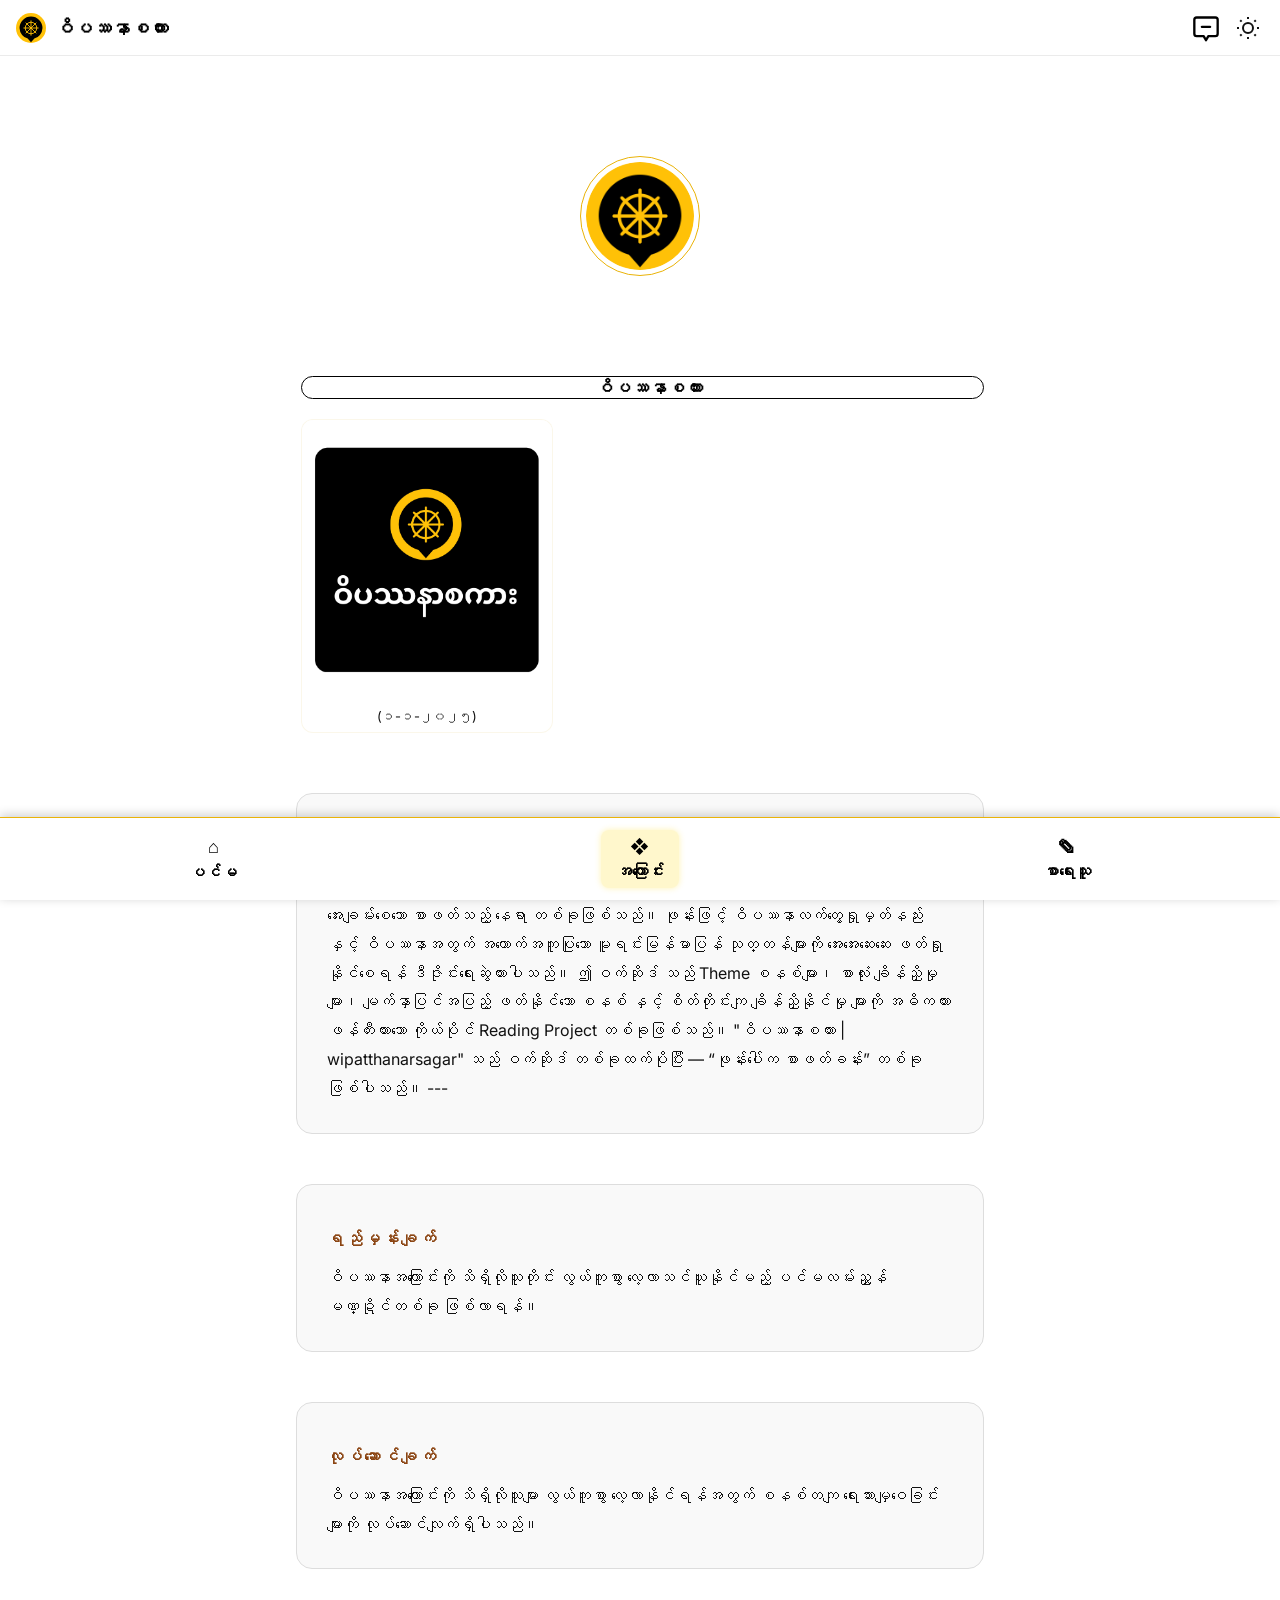
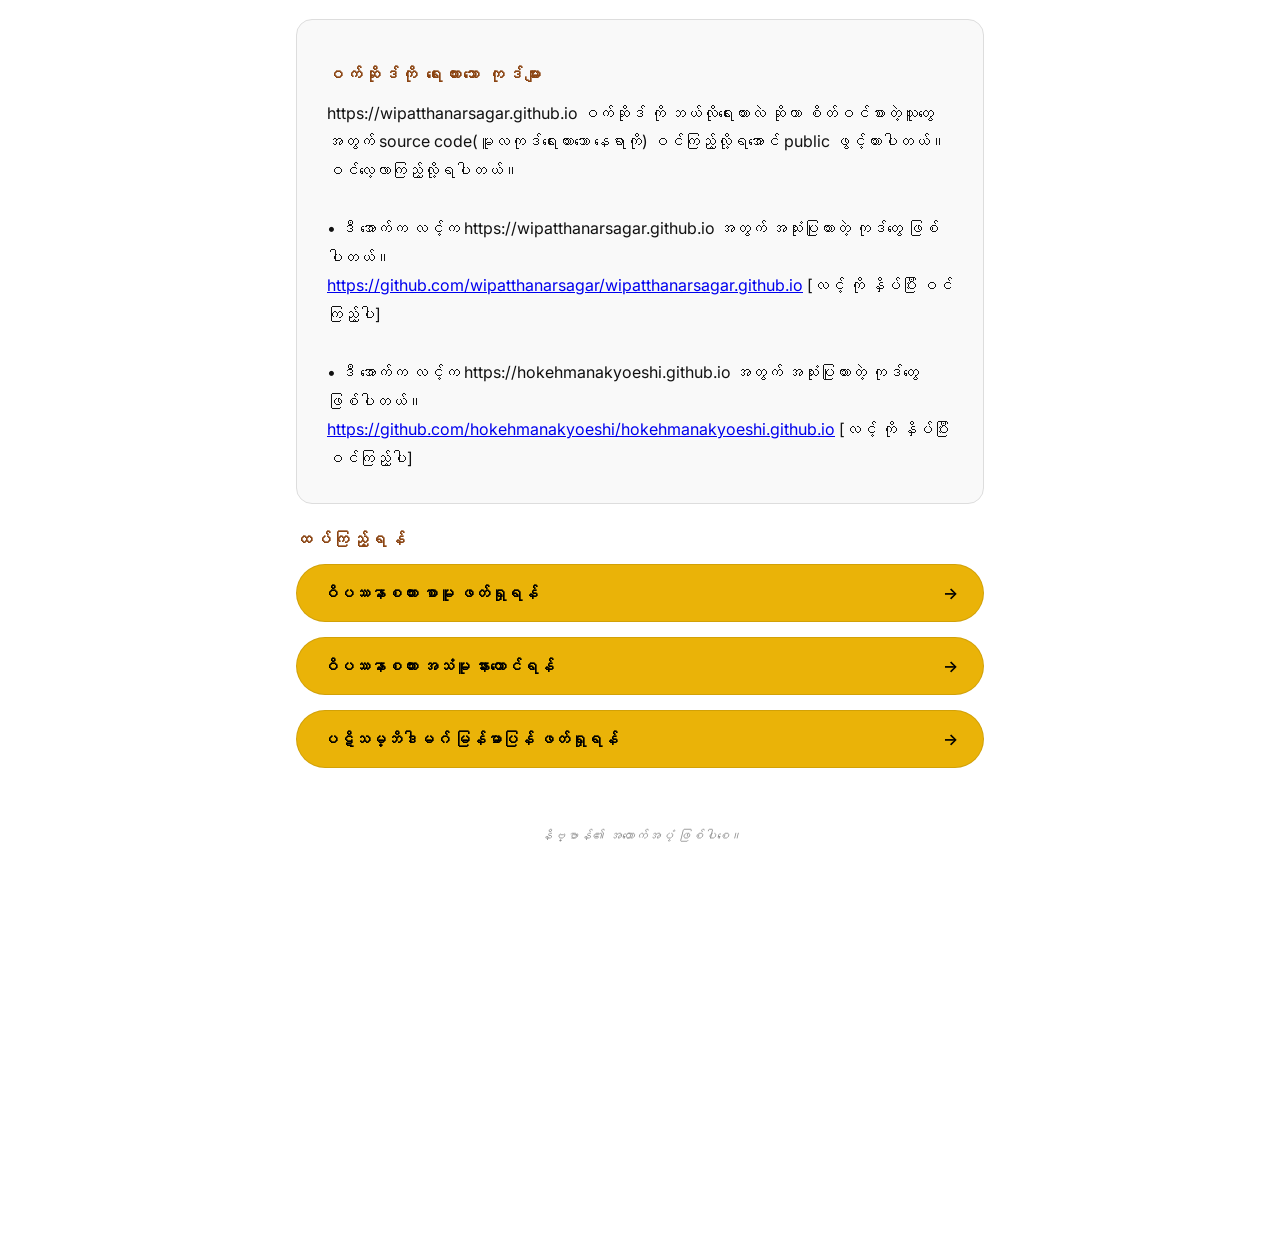
==== commit 3b0ac7f3: "Update about.html" ====
--- a/about.html
+++ b/about.html
@@ -80,6 +80,24 @@
         </section>
         
 
+<section class="bio-card">
+            <h2 class="label">ရည်မှန်းချက်</h2>
+            <p class="bio-content">
+ဝိပဿနာအကြောင်းကို သိရှိလိုသူတိုင်း လွယ်ကူစွာ လေ့လာသင်ယူနိုင်မည့် ပင်မလမ်းညွှန် မဏ္ဍိုင်တစ်ခု ဖြစ်လာရန်။
+            </p>
+        </section>
+
+        
+<section class="bio-card">
+            <h2 class="label">လုပ်ဆောင်ချက်</h2>
+            <p class="bio-content">
+ ဝိပဿနာအကြောင်းကို သိရှိလိုသူများ လွယ်ကူစွာ လေ့လာနိုင်ရန်အတွက် စနစ်တကျ ရေးသားမျှဝေခြင်းများကို လုပ်ဆောင်လျက်ရှိပါသည်။
+
+            </p>
+        </section>
+        
+
+        
 
 <section class="bio-card">
             <h2 class="label">ဝက်ဆိုဒ်ကို ရေးထားသော ကုဒ်များ</h2>
--- a/portfolio.css
+++ b/portfolio.css
@@ -61,6 +61,10 @@
 }
 
 /* Cards */
+.bio-card {
+    margin-top: 50px;
+}
+    
 .bio-card, .focus-card {
     background: var(--card-bg);
     padding: 30px;
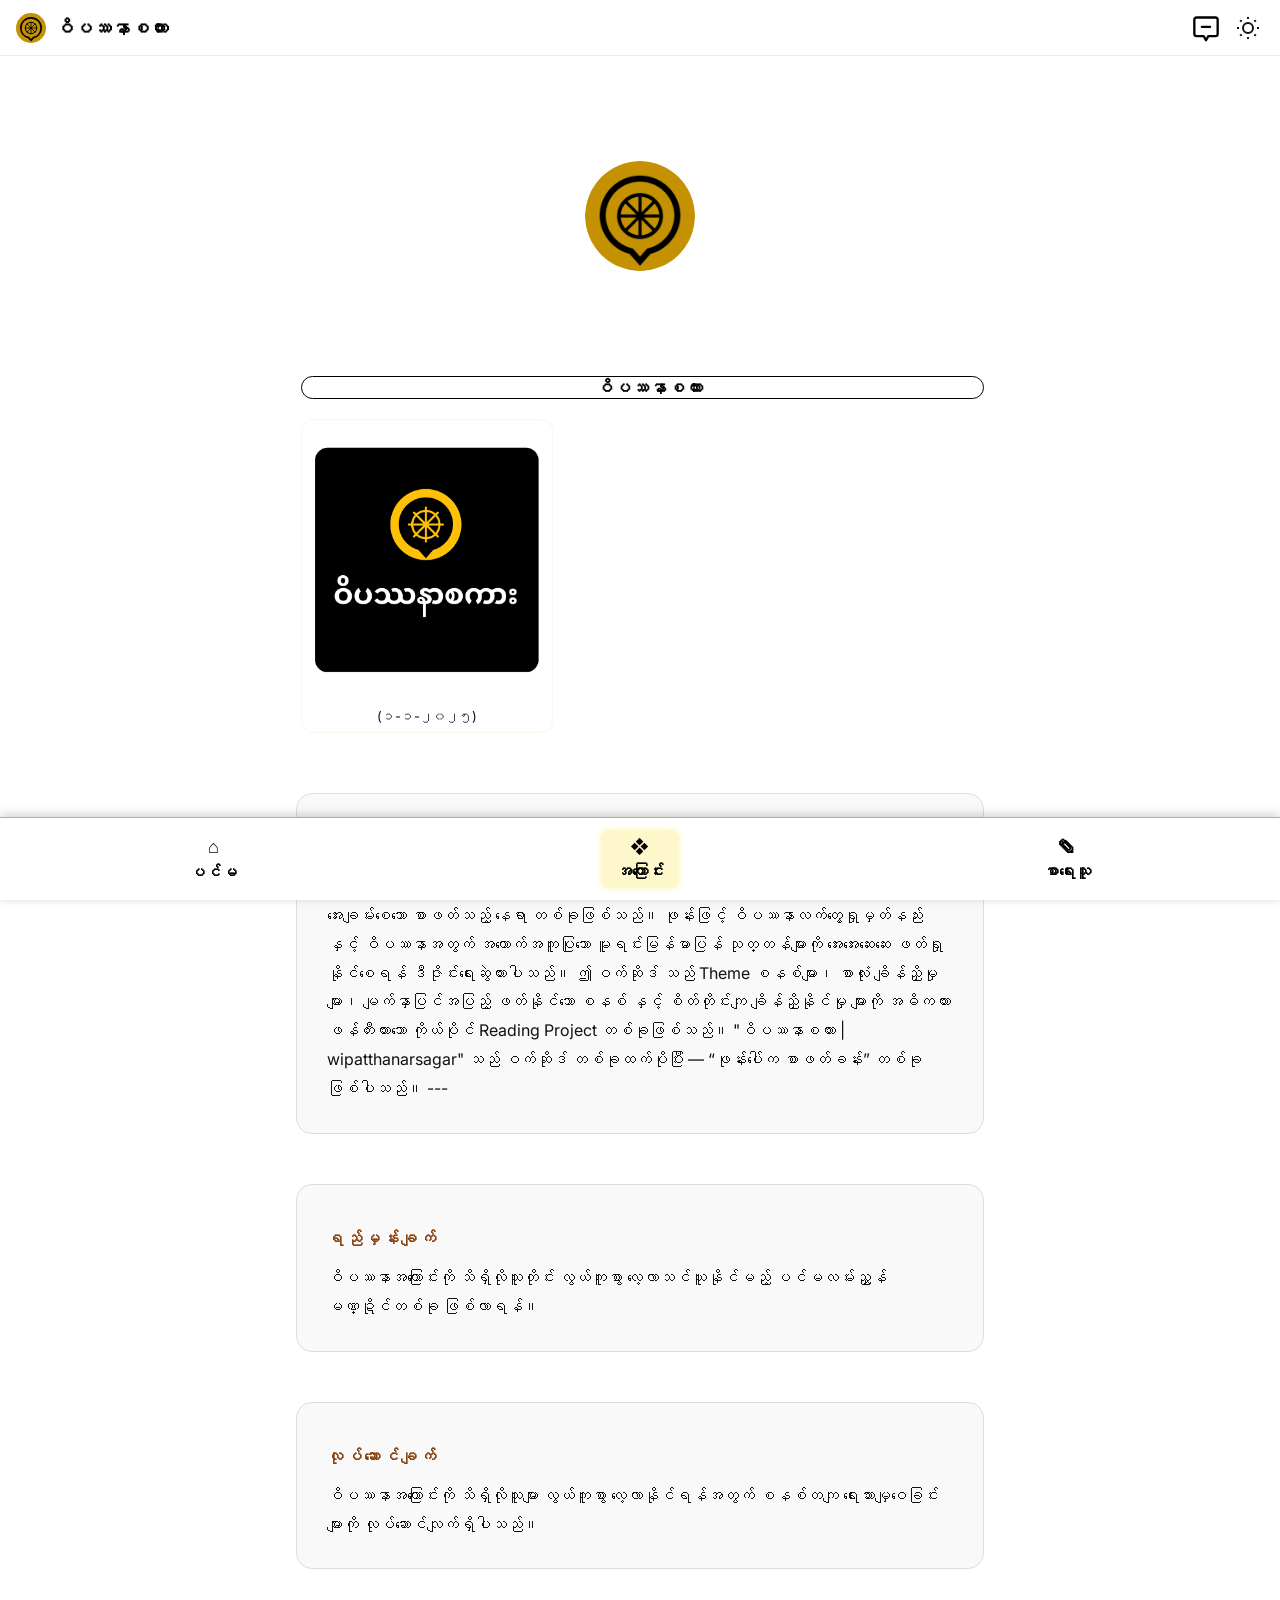
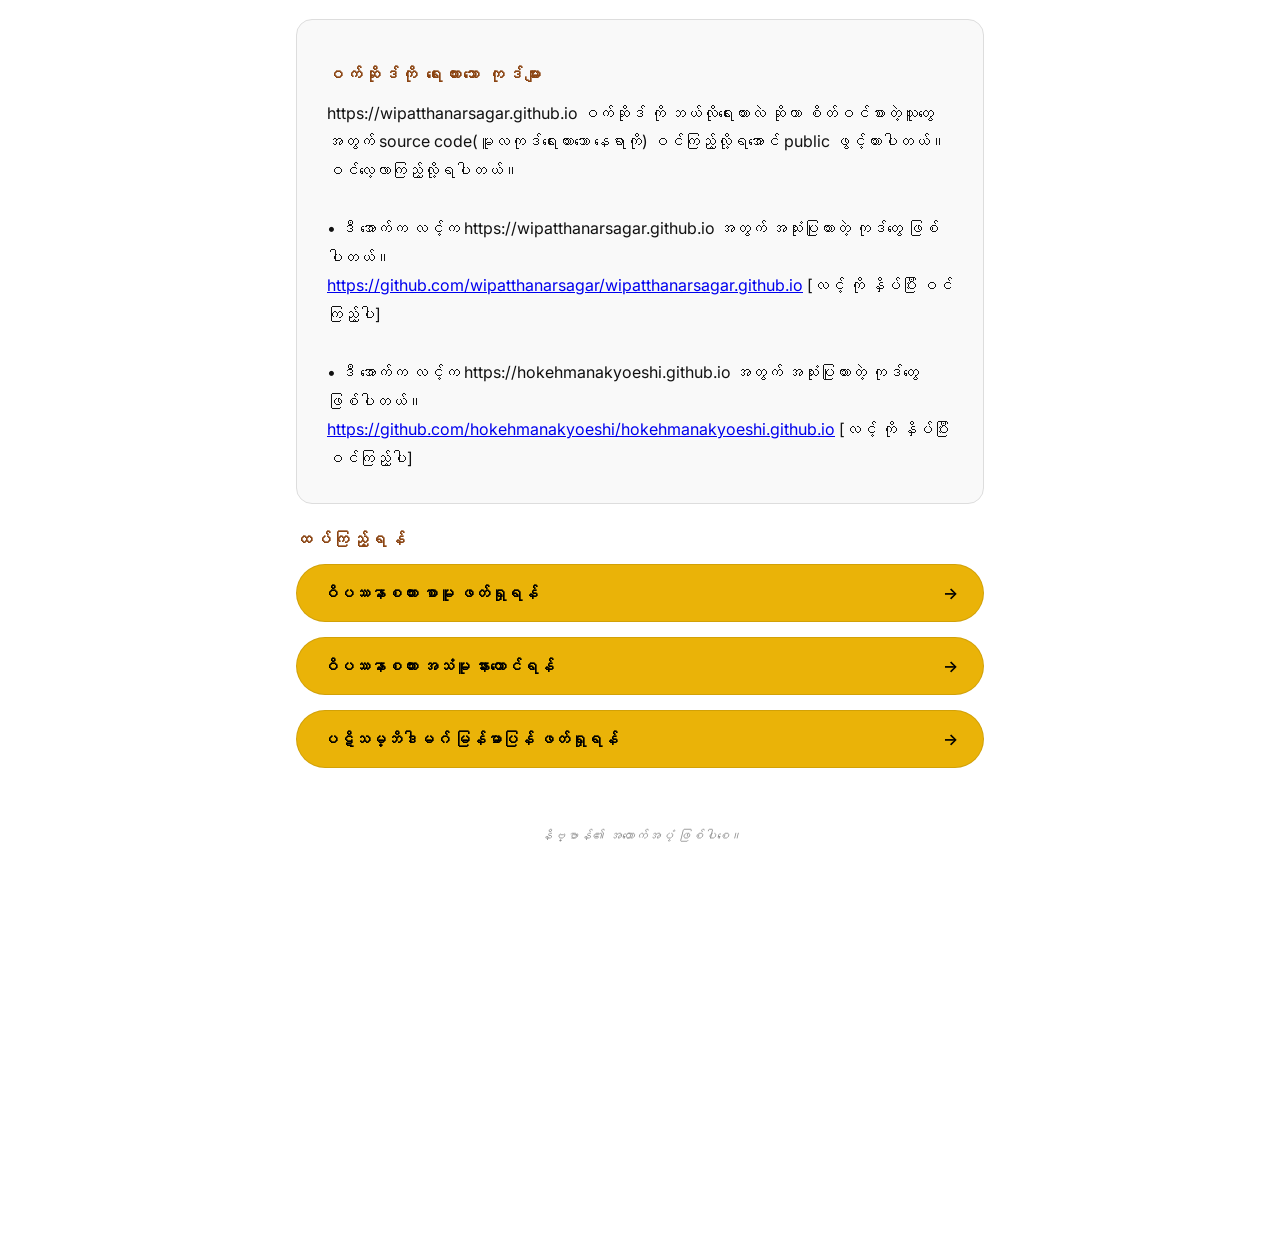
==== commit c83842a1: "Update about.html" ====
--- a/about.html
+++ b/about.html
@@ -30,7 +30,7 @@
 
   <div class="top-bar-right">
     <!-- Darkmode Toggle ခလုတ်၏ ဘယ်ဘက်တွင် စာပို့ရန် ခလုတ်ကို ထားရှိခြင်း -->
-    <a href="https://tally.so/r/WORxyQ" target="_blank" class="fixed-message-btn" aria-label="Send Message">
+    <a href="https://tally.so/r/aQWqM9" target="_blank" class="fixed-message-btn" aria-label="Send Message">
       <svg viewBox="0 0 24 24" width="28" height="28" fill="none" stroke="currentColor" stroke-width="2" stroke-linecap="round" stroke-linejoin="round">
         <path d="M4 3h16a2 2 0 0 1 2 2v12a2 2 0 0 1-2 2h-6l-2 3.5L10 19H4a2 2 0 0 1-2-2V5a2 2 0 0 1 2-2z"></path>
         <line x1="8.5" y1="11" x2="15.5" y2="11"></line>
--- a/portfolio.css
+++ b/portfolio.css
@@ -1,5 +1,5 @@
 :root {
-    --primary-gold: #EAB308; /* အနည်းငယ် နူးညံ့သော ရွှေရောင် */
+    --primary-gold:  #EAB308; /* အနည်းငယ် နူးညံ့သော ရွှေရောင် */
     --bg-dark: #080808;
     --card-bg: rgba(255, 255, 255, 0.03);
     --text-main: #e0e0e0;
@@ -36,8 +36,8 @@
     width: 120px;
     height: 120px;
     margin: 100px auto 20px;
-    border-radius: 50%;
-    border: 1px solid var(--primary-gold);
+  /*  border-radius: 50%;
+    border: 1px solid var(--primary-gold);*/
     padding: 5px;
     display: flex;
     justify-content: center;
@@ -391,13 +391,13 @@
 
 /* စာသားကို Select လုပ်လိုက်တဲ့အခါ ပေါ်မယ့်အရောင် အစ */
 ::selection {
-    background-color: #ffcc00 !important; /* အရှင်ဘုရား ကြိုက်နှစ်သက်သော အဝါရောင် */
+    background-color: #C49102 !important; /* အရှင်ဘုရား ကြိုက်နှစ်သက်သော အဝါရောင် */
     color: #000000 !important;           /* စာလုံးအရောင်ကို အမည်းရောင်ပြောင်းခြင်း */
 }
 
 /* Safari browser အတွက်ပါ ထည့်သွင်းခြင်း */
 ::-moz-selection {
-    background-color: #ffcc00 !important;
+    background-color: #C49102 !important;
     color: #000000 !important;
 }
 /* စာသားကို Select လုပ်လိုက်တဲ့အခါ ပေါ်မယ့်အရောင် အဆုံး */
@@ -411,7 +411,7 @@
 
 /* ၂။ Desktop မှာ Tab ခလုတ်နှိပ်လို့ဖြစ်ဖြစ်၊ Mouse နဲ့နှိပ်လို့ဖြစ်ဖြစ် ပေါ်တဲ့ အပြာရောင်ဘောင်ကို ဖျောက်ခြင်း */
 *:focus {
-    outline: 2px solid #ffcc00 !important; /* အပြာရောင်အစား အဝါရောင်ဘောင်ပြောင်းခြင်း */
+    outline: 2px solid #C49102 !important; /* အပြာရောင်အစား အဝါရောင်ဘောင်ပြောင်းခြင်း */
     outline-offset: 1px;
 }
 
